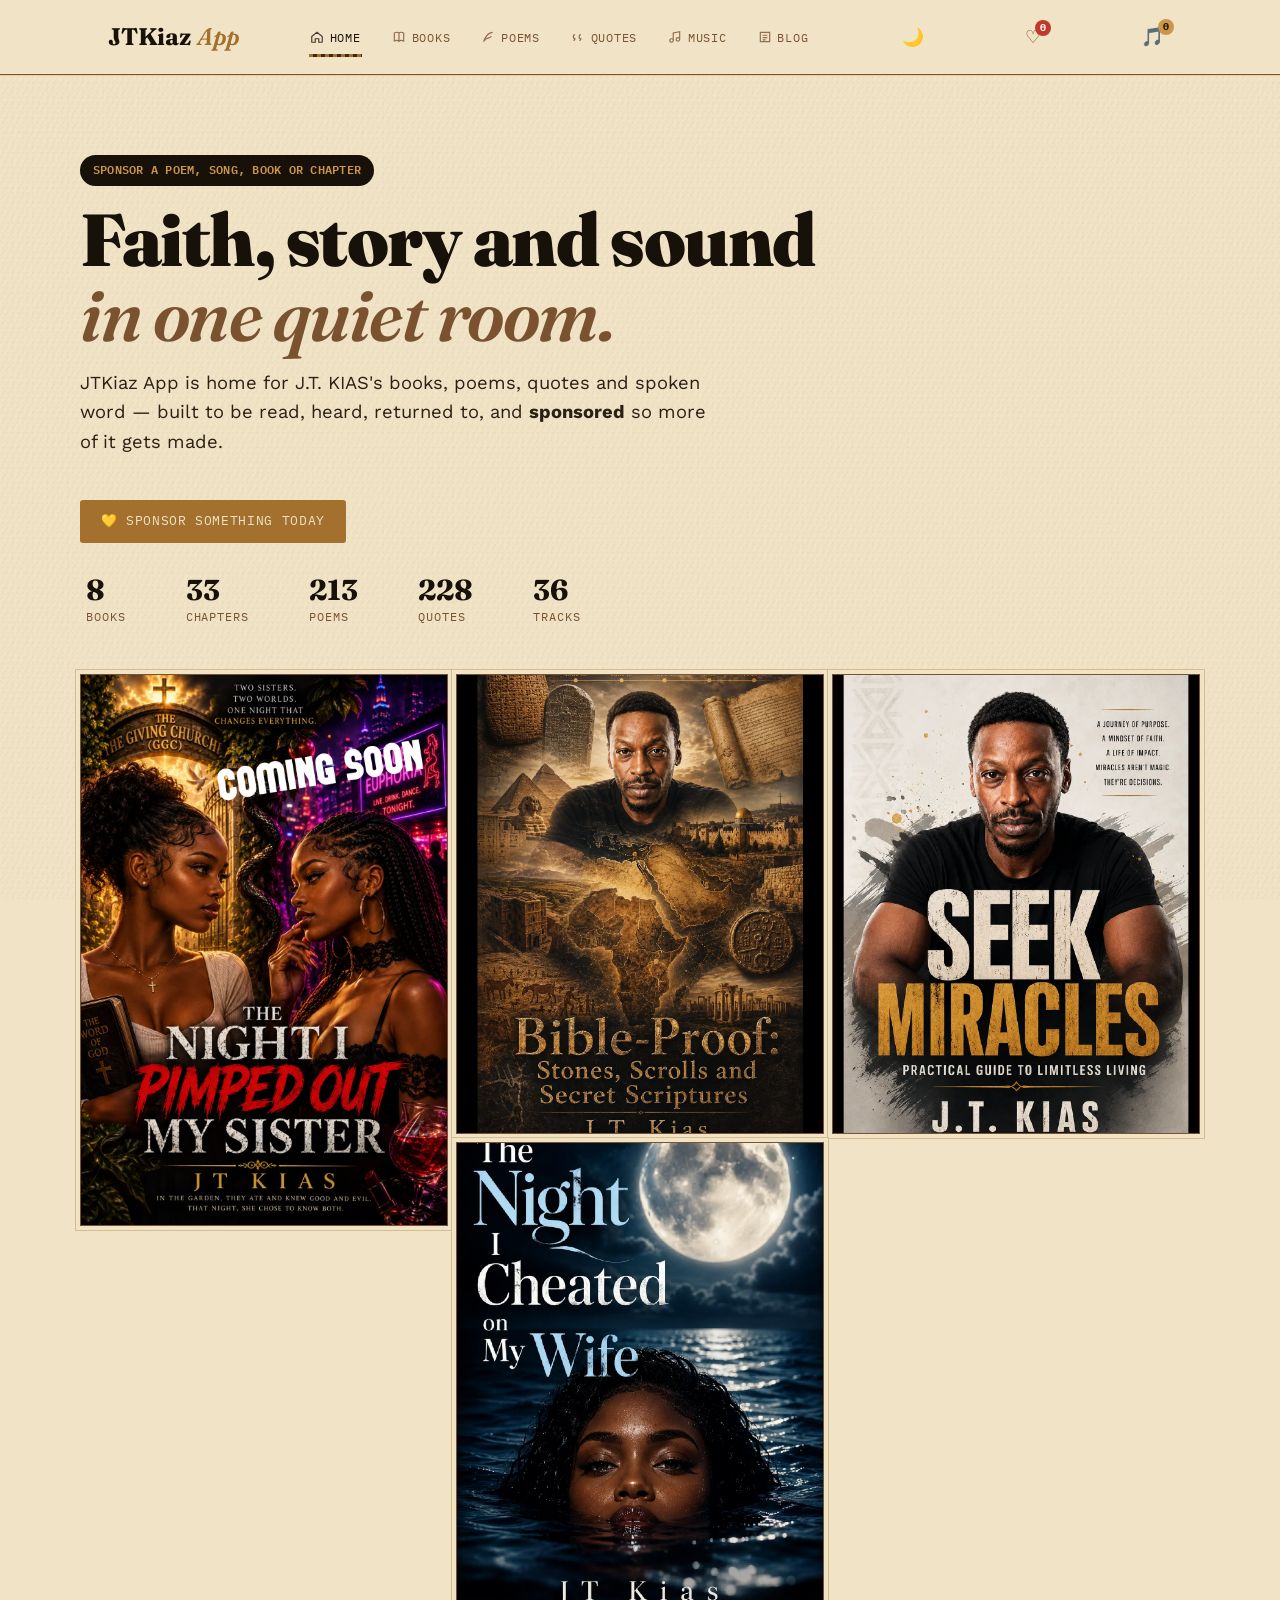
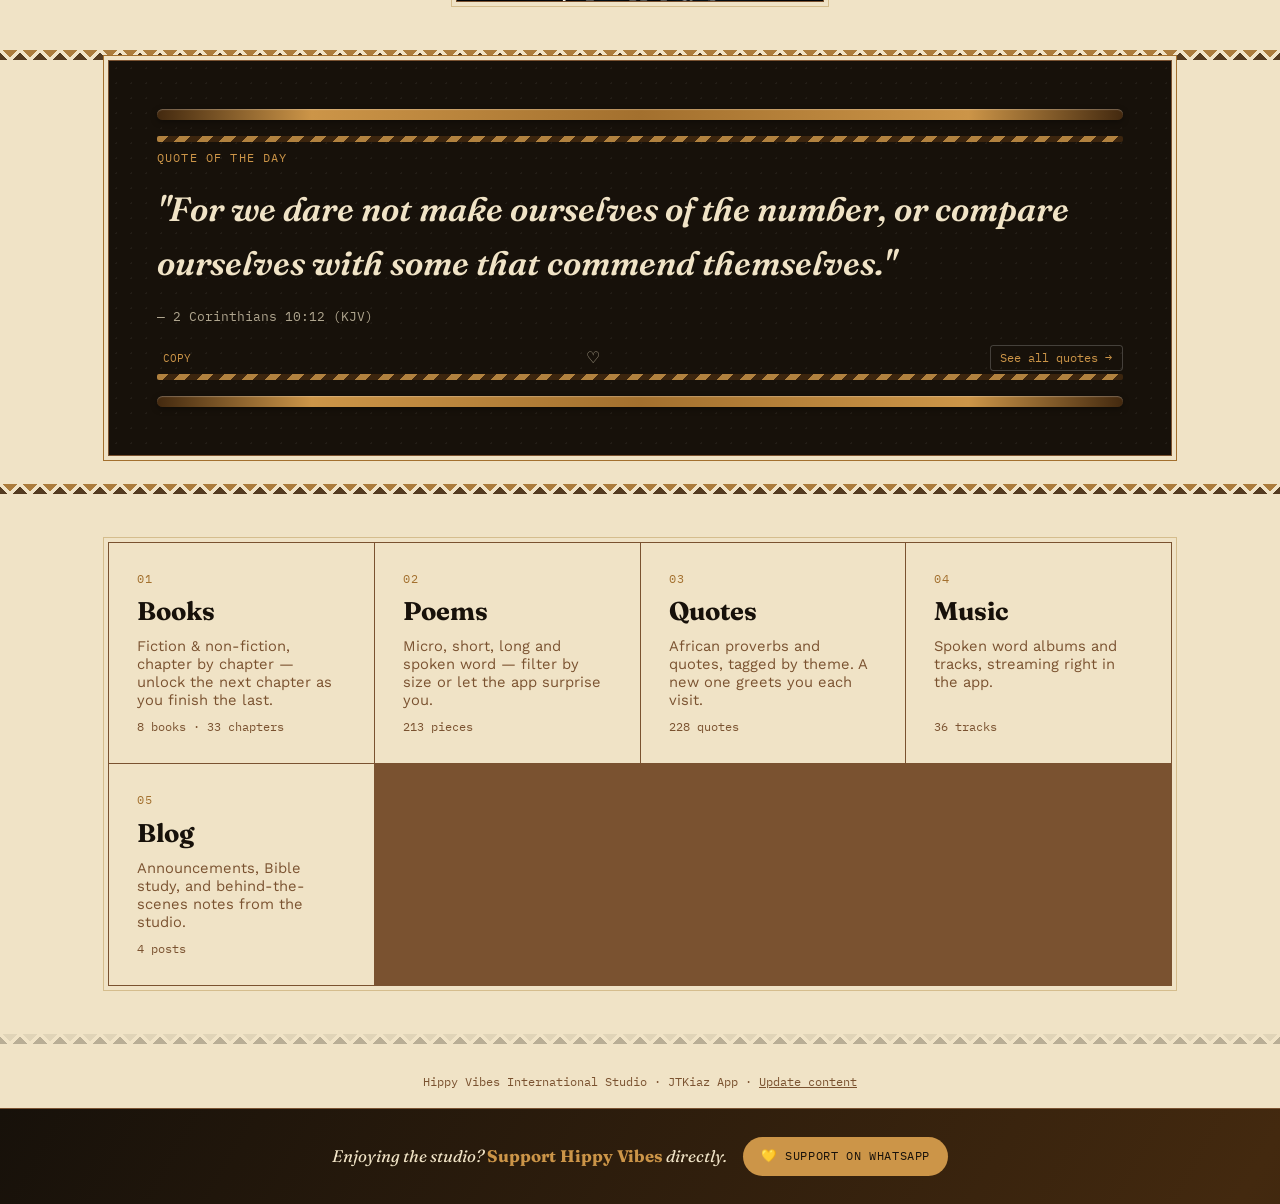
==== index.html @ 5833f160 "Add files via upload" ====
<!DOCTYPE html>
<html lang="en">
<head>
<meta charset="UTF-8">
<meta name="viewport" content="width=device-width, initial-scale=1.0">
<title>JTKiaz App — Books, Poems, Quotes &amp; Sound</title>
<meta name="description" content="Home for J.T. KIAS's books, poems, African quotes and spoken word music.">
<link rel="icon" type="image/webp" href="covers/icon.webp">
<link rel="stylesheet" href="css/style.css">
<link rel="stylesheet" href="css/theme.css">
</head>
<body>

<div class="scroll-progress" id="scroll-progress"></div>

<header class="site-header">
  <div class="wrap">
    <a href="#/" class="wordmark">
      <img class="jtk-logo-mark" src="covers/icon.webp" alt="" loading="eager" onerror="this.remove()">
      JTKiaz<span class="accent">App</span>
    </a>
    <ul class="tabnav" id="tabnav">
      <li><button data-tab="home"><svg class="tab-icon" viewBox="0 0 24 24" fill="none" stroke="currentColor" stroke-width="2"><path d="M3 11l9-7 9 7v9a1 1 0 0 1-1 1h-5v-6H9v6H4a1 1 0 0 1-1-1z"/></svg>Home</button></li>
      <li><button data-tab="books"><svg class="tab-icon" viewBox="0 0 24 24" fill="none" stroke="currentColor" stroke-width="2"><path d="M4 5c3-1.5 6-1.5 8 0v14c-2-1.5-5-1.5-8 0zM20 5c-3-1.5-6-1.5-8 0v14c2-1.5 5-1.5 8 0z"/></svg>Books</button></li>
      <li><button data-tab="poems"><svg class="tab-icon" viewBox="0 0 24 24" fill="none" stroke="currentColor" stroke-width="2"><path d="M20 4c-6 0-10 4-14 12 5-2 9-2 12-5M4 20l4-4"/></svg>Poems</button></li>
      <li><button data-tab="quotes"><svg class="tab-icon" viewBox="0 0 24 24" fill="none" stroke="currentColor" stroke-width="2"><path d="M7 8c-2 0-3 1.5-3 3.5S5 15 7 15c0 2-1 3-3 3M17 8c-2 0-3 1.5-3 3.5S15 15 17 15c0 2-1 3-3 3"/></svg>Quotes</button></li>
      <li><button data-tab="music"><svg class="tab-icon" viewBox="0 0 24 24" fill="none" stroke="currentColor" stroke-width="2"><path d="M9 18V5l11-2v13M9 18a3 3 0 1 1-6 0 3 3 0 0 1 6 0zM20 16a3 3 0 1 1-6 0 3 3 0 0 1 6 0z"/></svg>Music</button></li>
      <li><button data-tab="blog"><svg class="tab-icon" viewBox="0 0 24 24" fill="none" stroke="currentColor" stroke-width="2"><path d="M4 4h16v16H4z"/><path d="M8 9h8M8 13h8M8 17h5"/></svg>Blog</button></li>
    </ul>
    <!-- Light/dark mode toggle — logic lives in js/app.js. See README §8.9.2. -->
    <button class="theme-toggle" id="theme-toggle" aria-label="Switch to dark mode">🌙</button>
    <!-- Playlist ("sponsor cart") button — badge count is filled in by js/app.js. See README §16. -->
    <button class="playlist-btn" id="playlist-btn" aria-label="Open your playlist">
      🎵<span class="playlist-badge" id="playlist-count" hidden>0</span>
    </button>
    <button class="hamburger" id="hamburger" aria-label="Menu">☰</button>
  </div>
</header>

<main id="view-root"></main>

<div class="seam silver"></div>
<!--
  SITE FOOTER — the small plain-text line at the very bottom of every page.
  To change it: edit the text inside the <div class="wrap"> below directly.
  Leave the <a href="update-content.html"> link in place — that's what lets
  you (or whoever manages content) get back to the content-update tool.
  See README §16.2 "Changing the footers" for more, including the second,
  gold "Support" bar right underneath this one.
-->
<footer class="site-footer">
  <div class="wrap">
    <img class="footer-logo" src="assets/images/branding/jtk-logo.png" alt="" loading="lazy" onerror="this.remove()">Hippy Vibes International Studio · JTKiaz App · <a href="update-content.html" style="text-decoration:underline">Update content</a>
  </div>
</footer>

<!--
  FOOTER SPONSOR BAR — the gleaming gold bar with the WhatsApp button.
  Its text and link are NOT edited here — they're set automatically by
  js/app.js -> updateFooterCta() depending on which tab/item the reader
  is on. The text below is only the very first thing shown before the
  app finishes loading. See README §16.2 for exactly which lines to edit.
-->
<div class="footer-cta-wrap">
  <div class="wrap footer-cta">
    <span class="footer-cta-text" id="footer-cta-text">Enjoying the studio? <strong>Support Hippy Vibes</strong> directly.</span>
    <a class="footer-cta-btn" id="footer-cta-btn" href="#" target="_blank" rel="noopener">💛 Support on WhatsApp</a>
  </div>
</div>

<div class="toast" id="toast"></div>

<script src="js/data.js"></script>
<script src="js/app.js"></script>
</body>
</html>
---- css/style.css ----
/* ==========================================================================
   JTKiaz App — design tokens
   Papyrus / Burnished Bronze / Ink / Silver — minimal, editorial, unhurried.
   Signature elements: a woven zigzag seam (kente-inspired) used as dividers,
   a hand-drawn "double border" frame used on hero/reader/media blocks, and
   a soft papyrus-grain texture on the page background. Used sparingly —
   never as decoration filler.

   Every book/poem can carry its own accent via --book-accent, set inline
   per view from books.csv/poems.csv (theme_color / color column) — see
   README §13 and §15 for how the per-book "different experience" works.
   ========================================================================== */

@import url('https://fonts.googleapis.com/css2?family=Fraunces:opsz,wght@9..144,400;9..144,600;9..144,700;9..144,900&family=Work+Sans:wght@400;500;600&family=IBM+Plex+Mono:wght@400;500&display=swap');

:root {
  --ink: #17110A;
  --ink-soft: #2A2015;
  --parchment: #F0E3C6;
  --parchment-dim: #E3D0A2;
  --parchment-deep: #D5BD8D;
  --brown: #43290F;
  --brown-soft: #7A5230;
  --gold: #A3702E;
  --gold-bright: #CC9548;
  --silver: #B0A68F;
  --book-accent: var(--gold);

  --font-display: 'Fraunces', Georgia, serif;
  --font-body: 'Work Sans', -apple-system, BlinkMacSystemFont, sans-serif;
  --font-mono: 'IBM Plex Mono', ui-monospace, monospace;
  --font-reader: var(--font-display);

  --radius: 3px;
  --space-1: 0.5rem;
  --space-2: 1rem;
  --space-3: 1.75rem;
  --space-4: 3rem;
  --space-5: 5rem;

  --max-width: 1120px;
  --measure: 66ch;
  --transition: 180ms ease;
  --reader-scale: 1;

  /* fixed placeholder colors for book covers / chapter heroes with no
     image set — deliberately NOT theme variables, so the placeholder
     always reads as a dark textured "cover", in both light and dark mode */
  --cover-from: #43290F;
  --cover-to: #17110A;
}

/* ==========================================================================
   DARK MODE — "Midnight Bronze". Same tokens, palette flipped: dark canvas,
   warm parchment text, brighter gold for contrast. Toggled via the 🌙/☀️
   button in the header (js/app.js sets data-theme on <html>, remembered
   per-device). See README §8.9.2. Every color in this file is one of the
   variables below, so switching this block reskins the whole app —
   nothing else needs to change.
   ========================================================================== */
[data-theme="dark"] {
  --ink: #F3E8CC;
  --ink-soft: #E7D6AC;
  --parchment: #15100B;
  --parchment-dim: #211A11;
  --parchment-deep: #2D2415;
  --brown: #E3C48A;
  --brown-soft: #C9A96C;
  --gold: #E7B85B;
  --gold-bright: #F6D485;
  --silver: #8C826A;
  --book-accent: var(--gold);
}
[data-theme="dark"] .book-cover,
[data-theme="dark"] .chapter-hero,
[data-theme="dark"] .hero-gallery figure {
  background: linear-gradient(150deg, var(--cover-from) 0%, var(--cover-to) 100%);
}
[data-theme="dark"] body::before {
  background-image:
    radial-gradient(rgba(255,255,255,0.045) 1px, transparent 1px),
    radial-gradient(rgba(255,255,255,0.03) 1px, transparent 1px),
    repeating-linear-gradient(115deg, rgba(255,255,255,0.02) 0 2px, transparent 2px 6px);
}
[data-theme="dark"] .book-card,
[data-theme="dark"] .poem-card,
[data-theme="dark"] .quote-card,
[data-theme="dark"] .track-card,
[data-theme="dark"] .blog-card,
[data-theme="dark"] .playlist-item,
[data-theme="dark"] .reader-toolbar button { background: #221B12; }
[data-theme="dark"] .track-fallback { background: var(--parchment-dim); }

* { box-sizing: border-box; }
html { scroll-behavior: smooth; }

body {
  margin: 0;
  background: var(--parchment);
  color: var(--ink);
  font-family: var(--font-body);
  font-size: 16px;
  line-height: 1.6;
  -webkit-font-smoothing: antialiased;
  position: relative;
}

/* ---------- papyrus grain — subtle, cheap, no image assets ---------- */
body::before {
  content: '';
  position: fixed; inset: 0;
  pointer-events: none;
  z-index: 0;
  opacity: 0.5;
  background-image:
    radial-gradient(rgba(67,41,15,0.05) 1px, transparent 1px),
    radial-gradient(rgba(67,41,15,0.04) 1px, transparent 1px),
    repeating-linear-gradient(115deg, rgba(67,41,15,0.025) 0 2px, transparent 2px 6px);
  background-size: 5px 5px, 7px 7px, auto;
  background-position: 0 0, 2px 3px, 0 0;
}
#view-root, .site-header, .site-footer { position: relative; z-index: 1; }

::selection { background: var(--gold); color: var(--parchment); }

a { color: inherit; text-decoration: none; }

button {
  font-family: inherit;
  cursor: pointer;
  border: none;
  background: none;
  color: inherit;
}

:focus-visible {
  outline: 2px solid var(--gold);
  outline-offset: 3px;
}

.wrap {
  max-width: var(--max-width);
  margin: 0 auto;
  padding: 0 var(--space-3);
}

/* ---------- woven seam — the signature motif ---------- */
.seam {
  height: 10px;
  width: 100%;
  background-image:
    linear-gradient(135deg, var(--gold) 25%, transparent 25%),
    linear-gradient(225deg, var(--gold) 25%, transparent 25%),
    linear-gradient(45deg, var(--brown) 25%, transparent 25%),
    linear-gradient(315deg, var(--brown) 25%, transparent 25%);
  background-position: 10px 0, 10px 0, 0 0, 0 0;
  background-size: 20px 10px;
  background-repeat: repeat-x;
  opacity: 0.9;
}
.seam.silver {
  background-image:
    linear-gradient(135deg, var(--silver) 25%, transparent 25%),
    linear-gradient(225deg, var(--silver) 25%, transparent 25%),
    linear-gradient(45deg, var(--ink) 25%, transparent 25%),
    linear-gradient(315deg, var(--ink) 25%, transparent 25%);
  background-position: 10px 0, 10px 0, 0 0, 0 0;
  background-size: 20px 10px;
  opacity: 0.25;
}

/* ---------- scroll progress (reader) ---------- */
.scroll-progress {
  position: fixed;
  top: 0; left: 0;
  height: 3px;
  width: 0%;
  background: linear-gradient(90deg, var(--book-accent), var(--gold-bright));
  z-index: 999;
  transition: width 90ms linear;
}

/* ---------- double-border "papyrus frame" utility ---------- */
.framed {
  border: 1px solid var(--brown-soft);
  box-shadow: 0 0 0 4px var(--parchment), 0 0 0 5px var(--brown-soft);
  position: relative;
}
.framed.accent { box-shadow: 0 0 0 4px var(--parchment), 0 0 0 5px var(--book-accent); border-color: var(--book-accent); }
.framed::before, .framed::after {
  content: '';
  position: absolute;
  width: 9px; height: 9px;
  border: 1px solid var(--book-accent);
  top: -6px;
  pointer-events: none;
}
.framed::before { left: -6px; border-right: none; border-bottom: none; }
.framed::after { right: -6px; border-left: none; border-bottom: none; }

/* ---------- header ---------- */
.site-header {
  position: sticky;
  top: 0;
  z-index: 40;
  background: var(--parchment);
  border-bottom: 1px solid var(--brown-soft);
  box-shadow: 0 1px 0 var(--parchment-dim);
}
.site-header .wrap {
  display: flex;
  align-items: center;
  justify-content: space-between;
  padding-top: 1.1rem;
  padding-bottom: 1.1rem;
}
.wordmark {
  font-family: var(--font-display);
  font-weight: 700;
  font-size: 1.5rem;
  letter-spacing: -0.01em;
  display: flex;
  align-items: baseline;
  gap: 0.35rem;
}
.wordmark .accent { color: var(--gold); font-style: italic; font-weight: 600; }

.tabnav {
  display: flex;
  gap: var(--space-3);
  list-style: none;
  margin: 0;
  padding: 0;
}
.tabnav button {
  font-family: var(--font-mono);
  font-size: 0.78rem;
  letter-spacing: 0.06em;
  text-transform: uppercase;
  color: var(--brown-soft);
  padding: 0.35rem 0.1rem;
  position: relative;
  transition: color var(--transition);
  display: flex;
  align-items: center;
  gap: 0.35rem;
}
.tabnav button .tab-icon { width: 14px; height: 14px; opacity: 0.8; }
.tabnav button:hover { color: var(--ink); }
.tabnav button.active { color: var(--ink); }
.tabnav button.active::after {
  content: '';
  position: absolute;
  left: 0; right: 0; bottom: -0.4rem;
  height: 3px;
  background: repeating-linear-gradient(90deg, var(--gold) 0 4px, var(--brown) 4px 8px);
}

.hamburger { display: none; font-size: 1.4rem; }

/* ---------- playlist ("sponsor cart") button in header — README §16 ---------- */
.playlist-btn {
  position: relative;
  font-size: 1.15rem;
  padding: 0.3rem 0.5rem;
  margin-left: var(--space-2);
  color: var(--brown-soft);
  transition: color var(--transition);
}
.playlist-btn:hover { color: var(--ink); }
.playlist-badge {
  position: absolute;
  top: -2px; right: -2px;
  background: var(--gold-bright);
  color: var(--ink);
  font-family: var(--font-mono);
  font-size: 0.62rem;
  font-weight: 700;
  min-width: 16px;
  height: 16px;
  border-radius: 999px;
  display: flex;
  align-items: center;
  justify-content: center;
  padding: 0 3px;
}

/* ---------- favorites — heart toggle usable everywhere (README §19) ---------- */
.fav-btn {
  font-size: 1rem;
  line-height: 1;
  color: var(--brown-soft);
  padding: 0.3rem 0.5rem;
  border-radius: var(--radius);
  transition: color var(--transition), transform var(--transition);
  flex-shrink: 0;
}
.fav-btn:hover { color: #c0392b; transform: scale(1.15); }
.fav-btn.active { color: #c0392b; }
.fav-btn-corner {
  position: absolute;
  top: 0.5rem; right: 0.5rem;
  z-index: 2;
  width: 30px; height: 30px;
  border-radius: 50%;
  background: rgba(23,17,10,0.55);
  color: #fff;
  display: flex; align-items: center; justify-content: center;
  font-size: 0.95rem;
  padding: 0;
  transition: background var(--transition), color var(--transition), transform var(--transition);
}
.fav-btn-corner:hover { transform: scale(1.12); background: rgba(23,17,10,0.75); color: #fff; }
.fav-btn-corner.active { color: #ff5c5c; }
.player-now-fav { font-size: 1.3rem; color: var(--silver); flex-shrink: 0; }
.player-now-fav:hover { color: #ff5c5c; transform: scale(1.15); }
.player-now-fav.active { color: #ff5c5c; }

/* ---------- favorites header button + panel (README §19) ---------- */
.favorites-btn {
  position: relative;
  font-size: 1.1rem;
  padding: 0.3rem 0.5rem;
  margin-left: var(--space-2);
  color: var(--brown-soft);
  transition: color var(--transition);
}
.favorites-btn:hover { color: #c0392b; }
.favorites-badge {
  position: absolute;
  top: -2px; right: -2px;
  background: #c0392b;
  color: #fff;
  font-family: var(--font-mono);
  font-size: 0.62rem;
  font-weight: 700;
  min-width: 16px;
  height: 16px;
  border-radius: 999px;
  display: flex;
  align-items: center;
  justify-content: center;
  padding: 0 3px;
}
.favorites-overlay {
  position: fixed; inset: 0;
  background: rgba(20,15,10,0.55);
  z-index: 150;
  display: flex;
  align-items: flex-end;
  justify-content: center;
}
.favorites-panel {
  background: var(--parchment);
  width: 100%;
  max-width: 560px;
  max-height: 82vh;
  overflow-y: auto;
  border-radius: var(--radius) var(--radius) 0 0;
  box-shadow: 0 -8px 30px rgba(20,15,10,0.35);
  padding: var(--space-3);
}
@media (min-width: 721px) {
  .favorites-overlay { align-items: center; }
  .favorites-panel { border-radius: var(--radius); max-height: 78vh; }
}
.favorites-head { display: flex; justify-content: space-between; align-items: center; margin-bottom: 0.4rem; }
.favorites-head h3 { font-family: var(--font-display); margin: 0; font-size: 1.35rem; color: #c0392b; }
.favorites-sub { font-size: 0.84rem; color: var(--brown-soft); margin: 0 0 var(--space-2); }
.favorites-items { display: flex; flex-direction: column; gap: var(--space-2); }
.favorites-group-label {
  font-family: var(--font-mono); font-size: 0.7rem; text-transform: uppercase; letter-spacing: 0.06em;
  color: var(--gold); margin-bottom: 0.4rem; padding-top: 0.4rem; border-top: 1px dashed var(--parchment-deep);
}
.favorites-group:first-child .favorites-group-label { border-top: none; padding-top: 0; }
.favorites-item {
  display: flex; align-items: center; justify-content: space-between; gap: 0.6rem;
  padding: 0.6rem 0.7rem; margin-bottom: 2px;
  background: #fff; border: 1px solid var(--parchment-deep); border-radius: var(--radius);
  cursor: pointer; transition: border-color var(--transition), background var(--transition);
}
.favorites-item:hover { border-color: #c0392b; background: var(--parchment-dim); }
.favorites-item strong { display: block; font-family: var(--font-display); font-size: 0.96rem; }
.favorites-item-sub { display: block; font-family: var(--font-mono); font-size: 0.7rem; color: var(--brown-soft); margin-top: 0.15rem; }
.favorites-remove { font-size: 0.85rem; color: var(--silver); padding: 0.3rem; flex-shrink: 0; }
.favorites-remove:hover { color: #c0392b; }
[data-theme="dark"] .favorites-panel { background: #221B12; }
[data-theme="dark"] .favorites-item { background: #2a2115; }

/* ---------- home / hero ---------- */
.hero {
  padding: var(--space-5) 0 var(--space-4);
  position: relative;
}
.hero-eyebrow {
  font-family: var(--font-mono);
  font-size: 0.78rem;
  letter-spacing: 0.12em;
  text-transform: uppercase;
  color: var(--gold-bright);
  background: var(--ink);
  display: inline-block;
  padding: 0.3rem 0.7rem;
  border-radius: var(--radius);
  margin-bottom: var(--space-2);
}
.hero h1 {
  font-family: var(--font-display);
  font-size: clamp(2.6rem, 6vw, 4.6rem);
  line-height: 1.02;
  margin: 0 0 var(--space-2);
  font-weight: 900;
  letter-spacing: -0.02em;
}
.hero h1 em {
  font-style: italic;
  font-weight: 600;
  color: var(--brown-soft);
}
.hero p.lede {
  font-size: 1.15rem;
  max-width: 640px;
  color: var(--ink-soft);
  margin: 0 0 var(--space-3);
}
.hero-stats {
  display: flex;
  gap: var(--space-4);
  flex-wrap: wrap;
  margin-top: var(--space-3);
  font-family: var(--font-mono);
}
.hero-stat {
  display: block;
  text-align: left;
  cursor: pointer;
  transition: transform var(--transition);
}
.hero-stat:hover { transform: translateY(-2px); }
.hero-stat strong {
  display: block;
  font-family: var(--font-display);
  font-size: 1.8rem;
  font-weight: 700;
  transition: color var(--transition);
}
.hero-stat:hover strong { color: var(--gold); }
.hero-stat span {
  font-size: 0.72rem;
  text-transform: uppercase;
  letter-spacing: 0.08em;
  color: var(--brown-soft);
  transition: color var(--transition);
}
.hero-stat:hover span { color: var(--ink); }

/* ---------- home hero gallery (immersive images) ---------- */
.hero-gallery {
  display: grid;
  grid-template-columns: repeat(3, 1fr);
  gap: var(--space-1);
  margin: var(--space-4) 0 0;
}
.hero-gallery figure {
  margin: 0;
  aspect-ratio: 4/5;
  overflow: hidden;
  border: 1px solid var(--brown-soft);
  box-shadow: 0 0 0 4px var(--parchment), 0 0 0 5px var(--parchment-deep);
  background: linear-gradient(150deg, var(--brown) 0%, var(--ink) 100%);
}
.hero-gallery figure:first-child { grid-row: span 2; aspect-ratio: 4/6; }
.hero-gallery img { width: 100%; height: 100%; object-fit: cover; display: block; }

/* ---------- home hero sponsor CTA — README §16.1 ---------- */
.hero-cta-eyebrow {
  background: var(--ink);
  color: var(--gold-bright);
  padding: 0.35rem 0.8rem;
  border-radius: 999px;
  font-weight: 600;
  letter-spacing: 0.02em;
}
.hero-sponsor-btn {
  display: inline-block;
  margin: var(--space-2) 0 0;
  animation: gleam-pulse 2.6s ease-in-out infinite;
}

/* ---------- tile grid (home) ---------- */
.tile-grid {
  display: grid;
  grid-template-columns: repeat(auto-fit, minmax(230px, 1fr));
  gap: 1px;
  background: var(--brown-soft);
  border: 1px solid var(--brown-soft);
  box-shadow: 0 0 0 4px var(--parchment), 0 0 0 5px var(--parchment-deep);
  margin: var(--space-4) 0;
}
.tile {
  background: var(--parchment);
  padding: var(--space-3);
  display: flex;
  flex-direction: column;
  gap: 0.6rem;
  min-height: 220px;
  transition: background var(--transition), transform var(--transition);
  text-align: left;
  position: relative;
  overflow: hidden;
}
.tile:hover { background: var(--ink); color: var(--parchment); transform: translateY(-2px); }
.tile:hover .tile-count { color: var(--gold-bright); }
.tile:hover .tile-arrow { opacity: 1; transform: translateX(0); }
.tile-num {
  font-family: var(--font-mono);
  font-size: 0.72rem;
  color: var(--gold);
  letter-spacing: 0.1em;
}
.tile h3 {
  font-family: var(--font-display);
  font-size: 1.6rem;
  margin: 0;
  font-weight: 700;
}
.tile p {
  font-size: 0.92rem;
  color: var(--brown-soft);
  margin: 0;
  flex-grow: 1;
}
.tile:hover p { color: var(--silver); }
.tile-count {
  font-family: var(--font-mono);
  font-size: 0.76rem;
  color: var(--brown-soft);
  transition: color var(--transition);
}
.tile-arrow {
  font-family: var(--font-mono);
  font-size: 0.8rem;
  opacity: 0;
  transform: translateX(-6px);
  transition: all var(--transition);
  color: var(--gold-bright);
}

/* ---------- section shell ---------- */
.view { padding: var(--space-4) 0 var(--space-5); }
.view-header {
  display: flex;
  align-items: baseline;
  justify-content: space-between;
  flex-wrap: wrap;
  gap: var(--space-2);
  margin-bottom: var(--space-3);
}
.view-header h2 {
  font-family: var(--font-display);
  font-size: clamp(2rem, 4vw, 2.8rem);
  margin: 0;
  font-weight: 800;
}
.view-header p { color: var(--brown-soft); margin: 0.3rem 0 0; max-width: 560px; }

/* ---------- per-tab header sponsor CTA — README §16.1 ---------- */
.tab-cta-btn { white-space: nowrap; }

.back-link {
  font-family: var(--font-mono);
  font-size: 0.8rem;
  color: var(--brown-soft);
  display: inline-flex;
  align-items: center;
  gap: 0.4rem;
  margin-bottom: var(--space-2);
}
.back-link:hover { color: var(--ink); }

/* ---------- filter bar ---------- */
.filter-bar {
  display: flex;
  gap: 0.5rem;
  flex-wrap: wrap;
  margin-bottom: var(--space-3);
}
.chip {
  font-family: var(--font-mono);
  font-size: 0.76rem;
  letter-spacing: 0.04em;
  text-transform: uppercase;
  padding: 0.4rem 0.85rem;
  border: 1px solid var(--brown-soft);
  border-radius: 999px;
  color: var(--brown-soft);
  transition: all var(--transition);
}
.chip:hover { border-color: var(--ink); color: var(--ink); }
.chip.active { background: var(--ink); border-color: var(--ink); color: var(--gold-bright); }
.chip-toggle { border-style: dashed; font-style: italic; }
.chip-toggle:hover { border-style: dashed; }

/* ---------- book grid + cards ---------- */
.card-grid {
  display: grid;
  grid-template-columns: repeat(auto-fill, minmax(240px, 1fr));
  gap: var(--space-3);
}
.book-card {
  background: #fff;
  border: 1px solid var(--brown-soft);
  box-shadow: 0 0 0 4px var(--parchment), 0 0 0 5px var(--parchment-deep);
  display: flex;
  flex-direction: column;
  transition: transform var(--transition), box-shadow var(--transition);
}
.book-card:hover { transform: translateY(-3px); box-shadow: 0 0 0 4px var(--parchment), 0 0 0 5px var(--gold), 0 12px 26px rgba(20,15,10,0.16); }
.book-cover {
  aspect-ratio: 3/4;
  background: linear-gradient(150deg, var(--brown) 0%, var(--ink) 100%);
  display: flex;
  align-items: flex-end;
  padding: var(--space-2);
  position: relative;
  overflow: hidden;
}
.book-cover img { position: absolute; inset: 0; width: 100%; height: 100%; object-fit: cover; }
.book-cover::before {
  content: '';
  position: absolute; inset: 0;
  background-image: repeating-linear-gradient(135deg, rgba(199,154,73,0.14) 0 3px, transparent 3px 22px);
}
.book-cover .type-tag {
  font-family: var(--font-mono);
  font-size: 0.65rem;
  text-transform: uppercase;
  color: var(--gold-bright);
  letter-spacing: 0.08em;
  position: relative;
  background: rgba(23,17,10,0.55);
  padding: 0.15rem 0.5rem;
}
.book-body { padding: var(--space-2); display: flex; flex-direction: column; gap: 0.5rem; flex-grow: 1; }
.book-body h3 { font-family: var(--font-display); margin: 0; font-size: 1.25rem; }
.book-meta { display: flex; gap: 0.8rem; font-family: var(--font-mono); font-size: 0.74rem; color: var(--brown-soft); }
.book-body p.summary { font-size: 0.86rem; color: var(--ink-soft); margin: 0; flex-grow: 1; }
.tag-row { display: flex; gap: 0.35rem; flex-wrap: wrap; }
.tag { font-family: var(--font-mono); font-size: 0.68rem; background: var(--parchment-dim); padding: 0.15rem 0.5rem; border-radius: 999px; color: var(--brown-soft); border: 1px solid var(--parchment-deep); }
.progress-bar { height: 4px; background: var(--parchment-dim); border-radius: 2px; overflow: hidden; }
.progress-bar span { display: block; height: 100%; background: var(--book-accent); }

/* ---------- playlist ("+ Playlist") buttons — README §16 ---------- */
.card-actions { display: flex; align-items: center; justify-content: space-between; gap: 0.6rem; flex-wrap: wrap; }
.playlist-add-btn {
  font-family: var(--font-mono);
  font-size: 0.72rem;
  letter-spacing: 0.03em;
  padding: 0.4rem 0.7rem;
  border: 1px solid var(--brown-soft);
  border-radius: 999px;
  color: var(--brown-soft);
  white-space: nowrap;
  transition: all var(--transition);
}
.playlist-add-btn:hover { border-color: var(--gold); color: var(--ink); background: var(--parchment-dim); }
.playlist-add-btn.added { border-color: var(--gold); background: var(--gold); color: var(--parchment); }

/* ---------- reader ---------- */
.chapter-list { display: flex; flex-direction: column; border: 1px solid var(--brown-soft); box-shadow: 0 0 0 4px var(--parchment), 0 0 0 5px var(--parchment-deep); }
.chapter-row {
  display: flex;
  align-items: center;
  justify-content: space-between;
  padding: 0.85rem var(--space-2);
  border-bottom: 1px solid var(--parchment-dim);
  transition: background var(--transition);
}
.chapter-row:last-child { border-bottom: none; }
.chapter-row.unlocked:hover { background: var(--parchment-dim); }
.chapter-row.locked { opacity: 0.45; cursor: not-allowed; }
.chapter-left { display: flex; align-items: center; gap: 0.9rem; }
.chapter-index { font-family: var(--font-mono); font-size: 0.8rem; color: var(--book-accent); width: 1.6rem; }
.chapter-title { font-family: var(--font-display); font-size: 1.05rem; }
.chapter-status { font-family: var(--font-mono); font-size: 0.7rem; text-transform: uppercase; color: var(--brown-soft); }

/* ---------- reading toolbar (sticky) ---------- */
.reader-toolbar {
  position: sticky;
  top: 0;
  z-index: 30;
  background: var(--parchment);
  border-bottom: 1px solid var(--parchment-deep);
  display: flex;
  align-items: center;
  justify-content: space-between;
  gap: var(--space-2);
  padding: 0.6rem 0;
  margin-bottom: var(--space-2);
  flex-wrap: wrap;
}
.reader-toolbar .rt-group { display: flex; align-items: center; gap: 0.4rem; }
.reader-toolbar button {
  font-family: var(--font-mono);
  font-size: 0.78rem;
  border: 1px solid var(--brown-soft);
  padding: 0.3rem 0.6rem;
  border-radius: var(--radius);
  color: var(--brown-soft);
  background: #fff;
}
.reader-toolbar button:hover { color: var(--ink); border-color: var(--ink); }
.reader-toolbar .rt-label { font-family: var(--font-mono); font-size: 0.7rem; color: var(--brown-soft); text-transform: uppercase; letter-spacing: 0.06em; }

/* ---------- chapter hero image (default-image + frame template) ---------- */
.chapter-hero {
  aspect-ratio: 16/9;
  border: 1px solid var(--brown-soft);
  box-shadow: 0 0 0 4px var(--parchment), 0 0 0 5px var(--book-accent);
  background: linear-gradient(150deg, var(--brown) 0%, var(--ink) 100%);
  background-image: repeating-linear-gradient(135deg, rgba(199,154,73,0.14) 0 3px, transparent 3px 22px);
  margin: 0 0 var(--space-2);
  overflow: hidden;
  position: relative;
}
.chapter-hero img { width: 100%; height: 100%; object-fit: cover; display: block; }
.chapter-hero figcaption {
  position: absolute; left: 0; right: 0; bottom: 0;
  background: linear-gradient(0deg, rgba(23,17,10,0.75), transparent);
  color: var(--parchment);
  font-family: var(--font-mono);
  font-size: 0.74rem;
  padding: 1.4rem var(--space-2) 0.5rem;
}

.reader {
  max-width: var(--measure);
  margin: 0 auto;
  padding: var(--space-2) 0;
  font-size: calc(1em * var(--reader-scale));
}
.reader h2 { font-family: var(--font-reader, var(--font-display)); font-size: 2rem; margin-bottom: 0.2rem; }
.reader .reader-meta { font-family: var(--font-mono); font-size: 0.76rem; color: var(--brown-soft); margin-bottom: var(--space-3); }
.reader .body-text {
  font-family: var(--font-reader, var(--font-body));
  font-size: 1.08em;
  line-height: 1.85;
  max-width: var(--measure);
}
.reader .body-text p { margin: 0 0 1.35em; }
.reader .body-text p:last-child { margin-bottom: 0; }
.body-heading {
  font-family: var(--font-reader, var(--font-display));
  font-size: 1.25em;
  font-weight: 700;
  color: var(--book-accent);
  margin: 1.7em 0 0.6em;
}
.scene-break {
  text-align: center;
  color: var(--brown-soft);
  letter-spacing: 0.4em;
  font-family: var(--font-mono);
  font-size: 0.8rem;
  margin: 1.9em 0;
}
.reader-actions { display: flex; justify-content: space-between; align-items: center; margin-top: var(--space-4); padding-top: var(--space-3); border-top: 1px solid var(--parchment-deep); }

/* inline popup trigger */
.pop-trigger {
  display: inline-flex;
  align-items: center;
  justify-content: center;
  width: 1.3em; height: 1.3em;
  margin: 0 0.15em;
  color: var(--parchment);
  background: var(--book-accent);
  border-radius: 50%;
  font-size: 0.7em;
  vertical-align: middle;
  transition: transform var(--transition);
}
.pop-trigger:hover { transform: scale(1.25); }

.btn {
  font-family: var(--font-mono);
  font-size: 0.8rem;
  text-transform: uppercase;
  letter-spacing: 0.05em;
  padding: 0.7rem 1.3rem;
  background: var(--ink);
  color: var(--parchment);
  border-radius: var(--radius);
  transition: background var(--transition), transform var(--transition);
  display: inline-block;
}
.btn:hover { background: var(--brown); transform: translateY(-1px); }
.btn.ghost { background: transparent; color: var(--ink); border: 1px solid var(--brown-soft); }
.btn.ghost:hover { background: var(--parchment-dim); }
.btn.accent { background: var(--book-accent); color: var(--parchment); }
.btn[disabled] { opacity: 0.4; cursor: not-allowed; pointer-events: none; }

/* ---------- engagement bar: view count / like / share / comment ---------- */
.engage-bar {
  display: flex;
  align-items: center;
  gap: var(--space-2);
  flex-wrap: wrap;
  padding: var(--space-2) 0;
  border-top: 1px dashed var(--parchment-deep);
  border-bottom: 1px dashed var(--parchment-deep);
  margin: var(--space-3) 0;
  font-family: var(--font-mono);
  font-size: 0.78rem;
  color: var(--brown-soft);
}
.engage-stat { display: flex; align-items: center; gap: 0.3rem; }
.like-btn { display: flex; align-items: center; gap: 0.3rem; border: 1px solid var(--brown-soft); padding: 0.35rem 0.7rem; border-radius: 999px; }
.like-btn.liked { background: var(--book-accent); color: var(--parchment); border-color: var(--book-accent); }
.like-btn:hover { border-color: var(--ink); }
.share-row { display: flex; gap: 0.4rem; margin-left: auto; flex-wrap: wrap; }
.share-row button {
  border: 1px solid var(--brown-soft);
  padding: 0.35rem 0.6rem;
  border-radius: var(--radius);
  font-size: 0.72rem;
}
.share-row button:hover { border-color: var(--ink); color: var(--ink); }
.comment-cta { border: 1px solid var(--book-accent); color: var(--book-accent); padding: 0.35rem 0.7rem; border-radius: var(--radius); }
.comment-cta:hover { background: var(--book-accent); color: var(--parchment); }

/* ---------- view toggle (grid / list) — Poems & Books §5/§4 ---------- */
.view-toggle { display: inline-flex; border: 1px solid var(--brown-soft); border-radius: 999px; overflow: hidden; }
.view-toggle button { font-family: var(--font-mono); font-size: 0.72rem; padding: 0.45rem 0.85rem; color: var(--brown-soft); transition: all var(--transition); }
.view-toggle button:hover { color: var(--ink); background: var(--parchment-dim); }
.view-toggle button.active { background: var(--ink); color: var(--gold-bright); }

/* ---------- poems ---------- */
.poem-position { font-family: var(--font-mono); font-size: 0.72rem; color: var(--brown-soft); text-transform: uppercase; letter-spacing: 0.05em; margin-bottom: var(--space-2); }
.poem-grid { display: grid; grid-template-columns: repeat(auto-fill, minmax(230px, 1fr)); gap: var(--space-3); }
.poem-card {
  background: #fff;
  border: 1px solid var(--parchment-deep);
  transition: border-color var(--transition), transform var(--transition), box-shadow var(--transition);
  display: flex;
  flex-direction: column;
  overflow: hidden;
  box-shadow: 0 0 0 4px var(--parchment), 0 0 0 5px var(--parchment-deep);
}
.poem-card:hover {
  border-color: var(--gold);
  transform: translateY(-4px);
  box-shadow: 0 0 0 4px var(--parchment), 0 0 0 5px var(--poem-accent, var(--gold)), 0 14px 26px rgba(20,15,10,0.18);
}
.poem-thumb {
  aspect-ratio: 4/5;
  position: relative;
  overflow: hidden;
  background: linear-gradient(150deg, var(--poem-accent, var(--brown)) 0%, var(--ink) 100%);
}
.poem-thumb img { width: 100%; height: 100%; object-fit: cover; display: block; transition: transform 420ms ease; }
.poem-card:hover .poem-thumb img { transform: scale(1.07); }
/* Collection labels ("Micro", "Spoken Word"...) are hidden by default —
   filtering by collection still works via the chips above the grid; this
   just keeps the artwork itself clean. Remove this rule (or add your own
   toggle) to bring the little corner label back. */
.collection-tag { display: none; }
.poem-body { padding: var(--space-2); display: flex; flex-direction: column; gap: 0.5rem; flex-grow: 1; }
.poem-card h3 { font-family: var(--font-display); margin: 0; font-size: 1.15rem; }
.poem-card .snippet { font-size: 0.85rem; color: var(--brown-soft); font-style: italic; flex-grow: 1; }
.poem-card .card-actions { justify-content: space-between; }

/* poems — list mode */
.poem-list { display: flex; flex-direction: column; border: 1px solid var(--parchment-deep); box-shadow: 0 0 0 4px var(--parchment), 0 0 0 5px var(--parchment-deep); }
.poem-list-row { display: flex; align-items: center; gap: var(--space-2); padding: 0.65rem var(--space-2); border-bottom: 1px solid var(--parchment-dim); cursor: pointer; transition: background var(--transition); }
.poem-list-row:last-child { border-bottom: none; }
.poem-list-row:hover { background: var(--parchment-dim); }
.poem-list-thumb { width: 52px; height: 52px; flex-shrink: 0; border-radius: var(--radius); overflow: hidden; background: linear-gradient(150deg, var(--poem-accent, var(--brown)) 0%, var(--ink) 100%); }
.poem-list-thumb img { width: 100%; height: 100%; object-fit: cover; display: block; }
.poem-list-info { min-width: 0; flex-grow: 1; }
.poem-list-info h3 { font-family: var(--font-display); font-size: 1.02rem; margin: 0 0 0.15rem; white-space: nowrap; overflow: hidden; text-overflow: ellipsis; }
.poem-list-info .snippet { font-size: 0.8rem; color: var(--brown-soft); font-style: italic; white-space: nowrap; overflow: hidden; text-overflow: ellipsis; display: block; }

/* poem detail hero (top of a single poem) */
.poem-hero {
  aspect-ratio: 3/1;
  border: 1px solid var(--brown-soft);
  box-shadow: 0 0 0 4px var(--parchment), 0 0 0 5px var(--poem-accent, var(--gold));
  overflow: hidden;
  margin: 0 0 var(--space-2);
  background: linear-gradient(150deg, var(--poem-accent, var(--brown)) 0%, var(--ink) 100%);
}
.poem-hero img { width: 100%; height: 100%; object-fit: cover; display: block; }
@media (max-width: 720px) { .poem-hero { aspect-ratio: 16/9; } }

.poem-modal-body { font-family: var(--poem-font, var(--font-display)); font-size: 1.3rem; line-height: 1.75; white-space: pre-wrap; font-style: italic; color: var(--poem-accent-ink, var(--ink)); }
.part-tabs { display: flex; gap: 0.4rem; flex-wrap: wrap; margin: var(--space-2) 0; }
.part-tabs button { font-family: var(--font-mono); font-size: 0.74rem; padding: 0.3rem 0.7rem; border: 1px solid var(--parchment-deep); transition: all var(--transition); }
.part-tabs button:hover:not(.active) { border-color: var(--ink); color: var(--ink); }
.part-tabs button.active { background: var(--ink); color: var(--gold-bright); border-color: var(--ink); }
.poem-sound-btn { font-family: var(--font-mono); font-size: 0.74rem; border: 1px solid var(--poem-accent, var(--gold)); color: var(--poem-accent, var(--gold)); padding: 0.35rem 0.7rem; border-radius: var(--radius); margin-top: var(--space-2); }
.poem-sound-btn:hover { background: var(--poem-accent, var(--gold)); color: #fff; }

/* poem detail — "bearing" (position), collection chips, and up/down/left/right nav */
.poem-nav-block { margin-top: var(--space-3); padding-top: var(--space-2); border-top: 1px dashed var(--parchment-deep); display: flex; flex-direction: column; gap: 0.6rem; }
.poem-nav-block .poem-position { margin-bottom: 0; }
.poem-detail-chips { margin: 0; }
.poem-nav-row { display: flex; gap: 0.6rem; }
.poem-nav-row button {
  flex: 1;
  font-family: var(--font-mono);
  font-size: 0.78rem;
  letter-spacing: 0.02em;
  padding: 0.6rem 0.9rem;
  border: 1px solid var(--brown-soft);
  border-radius: var(--radius);
  color: var(--brown-soft);
  text-align: center;
  transition: all var(--transition);
}
.poem-nav-row button:hover { border-color: var(--poem-accent, var(--gold)); color: var(--ink); background: var(--parchment-dim); }
.poem-nav-type button { font-size: 0.74rem; }

/* ---------- quotes ---------- */
.quote-of-day {
  background: var(--ink);
  color: var(--parchment);
  padding: var(--space-4);
  position: relative;
  margin-bottom: var(--space-3);
  border: 1px solid var(--brown-soft);
  box-shadow: 0 0 0 4px var(--parchment), 0 0 0 5px var(--gold);
}
.quote-of-day .eyebrow { font-family: var(--font-mono); font-size: 0.72rem; text-transform: uppercase; color: var(--gold-bright); letter-spacing: 0.1em; }
.quote-of-day blockquote {
  font-family: var(--font-display);
  font-size: clamp(1.5rem, 3vw, 2.1rem);
  font-style: italic;
  margin: 0.8rem 0;
  font-weight: 600;
  transition: color var(--transition);
}
.quote-of-day blockquote:hover { color: var(--gold-bright); }
.quote-of-day cite { font-family: var(--font-mono); font-size: 0.8rem; color: var(--silver); font-style: normal; }
.quote-of-day .foot { display: flex; justify-content: space-between; align-items: center; margin-top: var(--space-2); flex-wrap: wrap; gap: 0.6rem; }
.quote-of-day .foot .copy-btn { color: var(--gold-bright); }
.quote-of-day .foot .copy-btn:hover { color: #fff; }

/* ---------- "essene scroll" treatment — Quote of the Day + quote detail ----------
   A rolled-parchment look built entirely from the app's own theme tokens
   (so it flips correctly in dark mode too, same as .quote-of-day already
   does), plus an abstract geometric band inspired by African textile
   border-work. No extra image assets required. See README §6. */
.scroll-quote { position: relative; overflow: hidden; }
.scroll-quote::before {
  content: '';
  position: absolute; inset: 0;
  background-image: radial-gradient(rgba(255,255,255,0.05) 1px, transparent 1px);
  background-size: 15px 15px;
  pointer-events: none;
}
.scroll-quote > * { position: relative; z-index: 1; }
.scroll-rod {
  height: 11px;
  border-radius: 999px;
  background: linear-gradient(90deg, var(--brown) 0%, var(--gold-bright) 16%, var(--gold) 50%, var(--gold-bright) 84%, var(--brown) 100%);
  box-shadow: 0 2px 6px rgba(0,0,0,0.35), inset 0 1px 1px rgba(255,255,255,0.25);
}
.scroll-rod.top { margin-bottom: 1rem; }
.scroll-rod.bottom { margin-top: 1rem; }
.scroll-band {
  height: 6px;
  margin: 0.15rem 0;
  border-radius: 2px;
  background: repeating-linear-gradient(135deg, var(--gold-bright) 0 8px, var(--brown) 8px 16px);
  opacity: 0.85;
}
.scroll-quote .foot .copy-btn { color: var(--gold-bright); }
.scroll-quote .foot .copy-btn:hover { color: #fff; }
.scroll-quote .fav-btn { color: var(--silver); }
.scroll-quote .fav-btn:hover, .scroll-quote .fav-btn.active { color: #ff6b6b; }
.scroll-quote .ghost-btn { border: 1px solid rgba(255,255,255,0.2); }

.scroll-quote-detail {
  background: var(--ink);
  color: var(--parchment);
  text-align: center;
  padding: var(--space-4) var(--space-3);
  margin: var(--space-2) 0 var(--space-3);
  border: 1px solid var(--brown-soft);
  box-shadow: 0 0 0 4px var(--parchment), 0 0 0 5px var(--gold);
}
.scroll-quote-detail blockquote {
  font-family: var(--font-display);
  font-size: clamp(1.6rem, 4vw, 2.6rem);
  font-style: italic;
  font-weight: 600;
  margin: 0.6rem 0;
  line-height: 1.35;
}
.scroll-quote-detail cite { font-family: var(--font-mono); font-size: 0.85rem; color: var(--silver); font-style: normal; }
.scroll-quote-detail .tag-row { justify-content: center; }
@media (max-width: 720px) {
  .scroll-quote-detail { padding: var(--space-3) var(--space-2); }
}
.quote-list { display: grid; grid-template-columns: repeat(auto-fill, minmax(280px, 1fr)); gap: var(--space-2); }
.quote-card { background: #fff; border-left: 3px solid var(--gold); border-top: 1px solid var(--parchment-deep); border-right: 1px solid var(--parchment-deep); border-bottom: 1px solid var(--parchment-deep); padding: var(--space-2); transition: border-color var(--transition), transform var(--transition); }
.quote-card:hover { border-color: var(--gold-bright); transform: translateY(-2px); }
.quote-card p.text { font-family: var(--font-display); font-style: italic; font-size: 1.1rem; margin: 0 0 0.5rem; }
.quote-card .foot { display: flex; justify-content: space-between; align-items: center; }
.quote-card cite { font-family: var(--font-mono); font-size: 0.72rem; color: var(--brown-soft); font-style: normal; }
.copy-btn { font-family: var(--font-mono); font-size: 0.68rem; color: var(--gold); text-transform: uppercase; }
.copy-btn:hover { color: var(--brown); }

/* ---------- music ---------- */
.track-list { display: flex; flex-direction: column; gap: 1px; background: var(--brown-soft); border: 1px solid var(--brown-soft); box-shadow: 0 0 0 4px var(--parchment), 0 0 0 5px var(--parchment-deep); }
.track-row { background: var(--parchment); padding: var(--space-2); }
.track-row .card-actions { margin: 0.6rem 0; }
.track-row-top { display: flex; align-items: center; gap: var(--space-2); }
.track-row-thumb { width: 56px; height: 56px; flex-shrink: 0; border-radius: var(--radius); overflow: hidden; background: linear-gradient(150deg, var(--brown) 0%, var(--ink) 100%); }
.track-row-thumb img { width: 100%; height: 100%; object-fit: cover; display: block; }
.track-head { display: flex; justify-content: space-between; align-items: center; gap: var(--space-2); flex-wrap: wrap; flex-grow: 1; }
.track-head h3 { font-family: var(--font-display); font-size: 1.15rem; margin: 0; }
.track-type { font-family: var(--font-mono); font-size: 0.68rem; text-transform: uppercase; color: var(--gold); }
.track-desc { font-size: 0.86rem; color: var(--brown-soft); margin: 0.3rem 0 0.8rem; }
.track-fallback { font-family: var(--font-mono); font-size: 0.78rem; color: var(--brown-soft); background: var(--parchment-dim); padding: var(--space-2); margin: 0.5rem 0; }
.track-embed { margin: 0.5rem 0; }
.track-embed iframe { width: 100%; height: 166px; border: none; border-radius: var(--radius); display: block; }
.track-embed audio { width: 100%; display: block; }

/* Music — grid mode: visually captivating browse cards with artwork */
.track-grid { display: grid; grid-template-columns: repeat(auto-fill, minmax(200px, 1fr)); gap: var(--space-3); }
.track-card {
  background: #fff;
  border: 1px solid var(--parchment-deep);
  transition: border-color var(--transition), transform var(--transition), box-shadow var(--transition);
  overflow: hidden;
  box-shadow: 0 0 0 4px var(--parchment), 0 0 0 5px var(--parchment-deep);
}
.track-card:hover { border-color: var(--gold); transform: translateY(-4px); box-shadow: 0 0 0 4px var(--parchment), 0 0 0 5px var(--gold), 0 14px 26px rgba(20,15,10,0.18); }
.track-thumb { aspect-ratio: 1/1; position: relative; overflow: hidden; background: linear-gradient(150deg, var(--brown) 0%, var(--ink) 100%); }
.track-thumb img { width: 100%; height: 100%; object-fit: cover; display: block; transition: transform 420ms ease; }
.track-card:hover .track-thumb img { transform: scale(1.08); }
.track-thumb .type-tag {
  position: absolute; left: 0.55rem; bottom: 0.55rem;
  font-family: var(--font-mono); font-size: 0.64rem; text-transform: uppercase; letter-spacing: 0.05em;
  color: var(--gold-bright); background: rgba(23,17,10,0.6); padding: 0.16rem 0.5rem;
}
.track-thumb-play {
  position: absolute; top: 50%; left: 50%; transform: translate(-50%, -50%) scale(0.85);
  width: 46px; height: 46px; border-radius: 50%;
  background: rgba(23,17,10,0.55); color: var(--gold-bright);
  display: flex; align-items: center; justify-content: center; font-size: 1.1rem;
  opacity: 0; transition: opacity var(--transition), transform var(--transition);
}
.track-card:hover .track-thumb-play { opacity: 1; transform: translate(-50%, -50%) scale(1); }
.track-card-body { padding: var(--space-2); display: flex; flex-direction: column; gap: 0.4rem; }
.track-card-body h3 { font-family: var(--font-display); margin: 0; font-size: 1.05rem; }
.track-card-body .snippet { font-size: 0.8rem; color: var(--brown-soft); margin: 0; }

/* Quotes — list mode */
.quote-rows { display: flex; flex-direction: column; border: 1px solid var(--parchment-deep); box-shadow: 0 0 0 4px var(--parchment), 0 0 0 5px var(--parchment-deep); }
.quote-row { display: flex; align-items: center; justify-content: space-between; gap: var(--space-2); padding: 0.7rem var(--space-2); border-bottom: 1px solid var(--parchment-dim); transition: background var(--transition); }
.quote-row:hover { background: var(--parchment-dim); }
.quote-row:last-child { border-bottom: none; }
.quote-row .text { font-family: var(--font-display); font-style: italic; margin: 0; font-size: 0.94rem; }
.quote-row cite { font-family: var(--font-mono); font-size: 0.74rem; color: var(--brown-soft); font-style: normal; }

/* Blog — grid mode (List remains the original default row layout) */
.blog-grid { display: grid; grid-template-columns: repeat(auto-fill, minmax(260px, 1fr)); gap: var(--space-2); }
.blog-card { background: #fff; border: 1px solid var(--parchment-deep); border-left: 3px solid var(--gold); padding: var(--space-2); cursor: pointer; transition: border-color var(--transition), transform var(--transition); display: flex; flex-direction: column; gap: 0.3rem; }
.blog-card:hover { border-color: var(--gold); transform: translateY(-3px); }
.blog-card .meta { font-family: var(--font-mono); font-size: 0.7rem; color: var(--gold); text-transform: uppercase; letter-spacing: 0.06em; }
.blog-card h3 { font-family: var(--font-display); font-size: 1.15rem; margin: 0; }
.blog-card p { margin: 0; color: var(--brown-soft); font-size: 0.88rem; }
.blog-card .date { font-family: var(--font-mono); font-size: 0.72rem; color: var(--silver); margin-top: 0.3rem; }

/* ---------- blog ---------- */
.blog-list { display: flex; flex-direction: column; }
.blog-row {
  padding: var(--space-3) 0;
  border-bottom: 1px solid var(--parchment-deep);
  cursor: pointer;
  display: flex;
  justify-content: space-between;
  gap: var(--space-3);
  flex-wrap: wrap;
}
.blog-row:hover h3 { color: var(--brown-soft); }
.blog-row .meta { font-family: var(--font-mono); font-size: 0.72rem; color: var(--gold); text-transform: uppercase; letter-spacing: 0.06em; margin-bottom: 0.3rem; }
.blog-row h3 { font-family: var(--font-display); font-size: 1.4rem; margin: 0 0 0.3rem; transition: color var(--transition); }
.blog-row p { margin: 0; color: var(--brown-soft); max-width: 620px; }
.blog-row .date { font-family: var(--font-mono); font-size: 0.76rem; color: var(--silver); white-space: nowrap; }
.blog-post .body-text { font-size: 1.06rem; line-height: 1.85; }

/* ---------- modal (media / popups) ---------- */
.modal-overlay {
  position: fixed; inset: 0;
  background: rgba(21,18,15,0.75);
  display: flex; align-items: center; justify-content: center;
  padding: var(--space-2);
  z-index: 100;
}
.modal-box {
  background: var(--parchment);
  max-width: 640px;
  width: 100%;
  max-height: 84vh;
  overflow-y: auto;
  padding: var(--space-4);
  position: relative;
  border: 1px solid var(--brown-soft);
  box-shadow: 0 0 0 4px var(--parchment), 0 0 0 5px var(--book-accent, var(--gold));
}
.modal-close {
  position: absolute;
  top: var(--space-2); right: var(--space-2);
  font-family: var(--font-mono);
  font-size: 0.9rem;
  color: var(--brown-soft);
}
.modal-close:hover { color: var(--ink); }
.popup-media img { width: 100%; display: block; border: 1px solid var(--parchment-deep); }
.popup-media figcaption { font-family: var(--font-mono); font-size: 0.8rem; color: var(--brown-soft); margin-top: 0.5rem; font-style: italic; }
.popup-media audio { width: 100%; margin-top: 0.8rem; }
.popup-media .video-wrap { position: relative; width: 100%; padding-top: 56.25%; margin-top: 0.8rem; }
.popup-media .video-wrap iframe { position: absolute; inset: 0; width: 100%; height: 100%; border: none; }
.popup-media .btn { margin-top: 1rem; }

/* ---------- playlist ("sponsor cart") panel — README §16 ---------- */
.playlist-overlay {
  position: fixed; inset: 0;
  background: rgba(21,18,15,0.55);
  display: flex; justify-content: flex-end;
  z-index: 150;
}
.playlist-panel {
  background: var(--parchment);
  width: 100%; max-width: 380px;
  height: 100%;
  overflow-y: auto;
  padding: var(--space-3);
  border-left: 1px solid var(--brown-soft);
  animation: playlist-slide-in 220ms ease;
}
@keyframes playlist-slide-in { from { transform: translateX(24px); opacity: 0; } to { transform: translateX(0); opacity: 1; } }
.playlist-head { display: flex; align-items: center; justify-content: space-between; }
.playlist-head h3 { font-family: var(--font-display); margin: 0; font-size: 1.3rem; }
.playlist-sub { color: var(--brown-soft); font-size: 0.85rem; margin: 0.5rem 0 var(--space-2); }
.playlist-items { display: flex; flex-direction: column; gap: 0.5rem; margin-bottom: var(--space-2); }
.playlist-item {
  display: flex; align-items: flex-start; justify-content: space-between; gap: 0.6rem;
  padding: 0.6rem; background: #fff; border: 1px solid var(--parchment-deep);
}
.playlist-item-type { display: block; font-family: var(--font-mono); font-size: 0.66rem; text-transform: uppercase; color: var(--gold); letter-spacing: 0.06em; }
.playlist-item strong { display: block; font-family: var(--font-display); font-size: 1rem; }
.playlist-item-sub { display: block; font-family: var(--font-mono); font-size: 0.72rem; color: var(--brown-soft); }
.playlist-remove { color: var(--brown-soft); font-size: 0.9rem; }
.playlist-remove:hover { color: var(--ink); }
.playlist-sponsor-btn { display: block; text-align: center; }

/* ---------- "What's New" overlay — Music tab only ----------
   A transparent, frosted-glass "bubble" that floats above the bottom of
   the screen: minimalist, magazine-style, never covers the whole screen,
   and never blocks the player. Sits above the promo popups (z-index)
   since it's the more deliberate of the two, but the promo-popup system
   itself checks for this overlay and stays quiet while it's open so
   they never appear stacked on each other. */
.whats-new-overlay {
  position: fixed;
  left: 0; right: 0; bottom: 0;
  z-index: 340;
  display: flex;
  justify-content: center;
  padding: 0 var(--space-2) calc(var(--space-2) + var(--player-offset, 0px));
  pointer-events: none; /* only the panel/pill inside are interactive */
}
body.reading-fullscreen .whats-new-overlay { display: none; }
body.has-player .whats-new-overlay { --player-offset: 4.6rem; }
.whats-new-panel {
  pointer-events: auto;
  width: min(440px, 100%);
  max-height: min(72vh, 620px);
  display: flex;
  flex-direction: column;
  background: rgba(21, 16, 11, 0.62);
  -webkit-backdrop-filter: blur(18px) saturate(160%);
  backdrop-filter: blur(18px) saturate(160%);
  border: 1px solid rgba(204, 149, 72, 0.4);
  border-radius: 20px;
  box-shadow: 0 18px 44px rgba(10, 8, 5, 0.38);
  color: #F3E8CC;
  opacity: 0;
  transform: translateY(28px) scale(0.97);
  transition: opacity 320ms ease, transform 320ms ease;
}
.whats-new-overlay.whats-new-in .whats-new-panel { opacity: 1; transform: translateY(0) scale(1); }
.whats-new-head {
  pointer-events: auto;
  display: flex; align-items: center; justify-content: space-between;
  padding: 0.75rem 1rem;
  font-family: var(--font-mono); font-size: 0.72rem; letter-spacing: 0.04em; text-transform: uppercase;
  color: #F6D485;
  border-bottom: 1px solid rgba(243, 232, 204, 0.14);
  flex-shrink: 0;
}
.whats-new-head-btns { display: flex; gap: 0.4rem; }
.whats-new-head-btns button {
  width: 26px; height: 26px; border-radius: 50%;
  background: rgba(243, 232, 204, 0.12); color: #F3E8CC;
  font-size: 0.85rem; line-height: 1;
}
.whats-new-head-btns button:hover { background: rgba(204, 149, 72, 0.35); }
.whats-new-scroll { overflow-y: auto; padding: 1rem; display: flex; flex-direction: column; gap: 1.1rem; }
.whats-new-feature { display: flex; gap: 0.8rem; }
.whats-new-feature-art { flex: 0 0 76px; width: 76px; height: 76px; border-radius: 12px; overflow: hidden; box-shadow: 0 0 0 1px rgba(204,149,72,0.35); }
.whats-new-feature-art img { width: 100%; height: 100%; object-fit: cover; display: block; }
.whats-new-feature-body { min-width: 0; }
.whats-new-eyebrow { font-family: var(--font-mono); font-size: 0.62rem; letter-spacing: 0.06em; text-transform: uppercase; color: #F6D485; }
.whats-new-feature-body h4 { font-family: var(--font-display); margin: 0.15rem 0 0.3rem; font-size: 1.15rem; color: #FBF3E1; }
.whats-new-meta { display: flex; gap: 0.8rem; flex-wrap: wrap; font-size: 0.72rem; color: rgba(243,232,204,0.75); margin-bottom: 0.3rem; }
.whats-new-feature-body p { font-size: 0.82rem; line-height: 1.4; margin: 0 0 0.4rem; color: rgba(243,232,204,0.88); }
.whats-new-section h5 { font-family: var(--font-mono); font-size: 0.68rem; letter-spacing: 0.05em; text-transform: uppercase; color: #F6D485; margin: 0 0 0.55rem; }
.whats-new-strip { display: flex; gap: 0.6rem; overflow-x: auto; padding-bottom: 0.2rem; scroll-snap-type: x proximity; }
.whats-new-card { flex: 0 0 76px; scroll-snap-align: start; text-align: center; }
.whats-new-card img { width: 76px; height: 96px; object-fit: cover; border-radius: 8px; box-shadow: 0 0 0 1px rgba(243,232,204,0.15); display: block; }
.whats-new-card span { display: block; margin-top: 0.3rem; font-size: 0.68rem; line-height: 1.2; color: rgba(243,232,204,0.85); }
.whats-new-quotes { display: flex; flex-direction: column; gap: 0.55rem; }
.whats-new-quote {
  font-family: var(--font-display); font-style: italic; font-size: 0.85rem; line-height: 1.35;
  color: #FBF3E1; background: rgba(243,232,204,0.06); border-left: 2px solid var(--gold-bright);
  padding: 0.5rem 0.7rem; border-radius: 0 8px 8px 0;
}
.whats-new-quote em { display: block; margin-top: 0.25rem; font-family: var(--font-mono); font-style: normal; font-size: 0.64rem; color: rgba(243,232,204,0.6); }
.whats-new-cta {
  display: flex; align-items: center; gap: 0.8rem;
  background: rgba(204,149,72,0.14); border: 1px solid rgba(204,149,72,0.3);
  border-radius: 14px; padding: 0.75rem;
}
.whats-new-qr { width: 76px; height: 76px; border-radius: 8px; background: #fff; padding: 4px; flex-shrink: 0; }
.whats-new-cta-copy p { font-size: 0.76rem; line-height: 1.35; margin: 0 0 0.5rem; color: rgba(243,232,204,0.85); }
.whats-new-cta-copy .btn { font-size: 0.76rem; padding: 0.45rem 0.8rem; }
.whats-new-pill {
  pointer-events: auto;
  position: absolute; right: var(--space-2); bottom: calc(var(--space-2) + var(--player-offset, 0px));
  font-family: var(--font-mono); font-size: 0.74rem;
  background: rgba(21,16,11,0.72);
  -webkit-backdrop-filter: blur(10px);
  backdrop-filter: blur(10px);
  color: #F6D485; border: 1px solid rgba(204,149,72,0.45);
  border-radius: 999px; padding: 0.5rem 0.9rem;
  box-shadow: 0 8px 20px rgba(10,8,5,0.3);
}
@media (max-width: 520px) {
  .whats-new-panel { max-height: min(66vh, 560px); }
  .whats-new-feature { flex-direction: column; }
  .whats-new-feature-art { width: 100%; height: 140px; }
  .whats-new-cta { flex-direction: column; text-align: center; }
}

/* ---------- promo popups — timed ads (README §17) ----------
   Text-first by design: the image is an OPTIONAL small thumbnail next to
   the copy, never a full-bleed hero, so a text-only popup (no `image` set)
   is just as compact as one with a picture, and the popup never balloons
   up to fill the screen on a phone. Anchored to the bottom edge always —
   `--player-offset` is bumped by JS (see .has-player below) so it sits
   above the persistent music player instead of overlapping it. */
.promo-popup {
  position: fixed;
  right: var(--space-2);
  bottom: calc(var(--space-2) + var(--player-offset, 0px));
  left: auto;
  width: min(300px, calc(100vw - 1.6rem));
  max-height: min(240px, 40vh);
  overflow-y: auto;
  display: flex;
  align-items: flex-start;
  gap: 0.7rem;
  background: var(--parchment);
  border: 1px solid var(--brown-soft);
  box-shadow: 0 0 0 4px var(--parchment), 0 0 0 5px var(--gold-bright), 0 14px 30px rgba(20,15,10,0.28);
  z-index: 300;
  opacity: 0;
  padding: var(--space-2);
  padding-right: 1.6rem;
  transform: translateY(24px) scale(0.97);
  transition: opacity 260ms ease, transform 260ms ease;
}
body.has-player .promo-popup { --player-offset: 4.6rem; }
.promo-popup.promo-in { opacity: 1; transform: translateY(0) scale(1); }
.promo-popup.promo-out { opacity: 0; transform: translateY(12px) scale(0.98); }
.promo-close {
  position: absolute; top: 0.35rem; right: 0.45rem;
  font-family: var(--font-mono); font-size: 0.85rem; color: var(--brown-soft);
  z-index: 1; line-height: 1; padding: 0.2rem;
}
.promo-close:hover { color: var(--ink); }
.promo-img { flex: 0 0 60px; width: 60px; height: 60px; border-radius: var(--radius); overflow: hidden; }
.promo-img img { width: 100%; height: 100%; object-fit: cover; display: block; }
.promo-body { padding: 0; min-width: 0; flex: 1 1 auto; }
.promo-eyebrow { font-family: var(--font-mono); font-size: 0.62rem; text-transform: uppercase; letter-spacing: 0.07em; color: var(--gold); }
.promo-body h4 { font-family: var(--font-display); margin: 0.2rem 0 0.3rem; font-size: 0.98rem; line-height: 1.2; }
.promo-body p { margin: 0 0 0.6rem; font-size: 0.8rem; color: var(--brown-soft); line-height: 1.35; }
.promo-actions { display: flex; gap: 0.4rem; flex-wrap: wrap; }
.promo-actions .btn { font-size: 0.72rem; padding: 0.4rem 0.65rem; }

/* ---------- footer ---------- */
.site-footer {
  padding-top: var(--space-3);
  text-align: center;
  color: var(--brown-soft);
  font-family: var(--font-mono);
  font-size: 0.76rem;
}
.site-footer .wrap:first-child { padding-bottom: var(--space-2); }

/* ---------- footer CTA — subtle but gleaming, per-tab support prompt ---------- */
.footer-cta-wrap {
  border-top: 1px solid var(--brown-soft);
  background: linear-gradient(120deg, var(--ink) 0%, var(--brown) 45%, var(--ink) 100%);
  background-size: 220% 100%;
  animation: gleam-sweep 9s ease-in-out infinite;
  padding: var(--space-3) 0;
}
@keyframes gleam-sweep {
  0% { background-position: 0% 50%; }
  50% { background-position: 100% 50%; }
  100% { background-position: 0% 50%; }
}
.footer-cta {
  display: flex;
  align-items: center;
  justify-content: center;
  gap: var(--space-2);
  flex-wrap: wrap;
  text-align: center;
}
.footer-cta-text {
  font-family: var(--font-display);
  font-style: italic;
  font-size: 1.05rem;
  color: var(--parchment);
}
.footer-cta-text strong { color: var(--gold-bright); font-style: normal; }
.footer-cta-btn {
  font-family: var(--font-mono);
  font-size: 0.78rem;
  text-transform: uppercase;
  letter-spacing: 0.05em;
  padding: 0.6rem 1.1rem;
  background: var(--gold-bright);
  color: var(--ink);
  border-radius: 999px;
  box-shadow: 0 0 0 rgba(224,181,99,0.6);
  animation: gleam-pulse 2.6s ease-in-out infinite;
  white-space: nowrap;
}
@keyframes gleam-pulse {
  0%, 100% { box-shadow: 0 0 0 0 rgba(224,181,99,0.55); }
  50% { box-shadow: 0 0 0 7px rgba(224,181,99,0); }
}
.footer-cta-btn:hover { background: #fff; }

/* ---------- empty state ---------- */
.empty-state {
  padding: var(--space-4) 0;
  text-align: center;
  color: var(--brown-soft);
  font-family: var(--font-mono);
  font-size: 0.85rem;
}

/* ---------- toast ---------- */
.toast {
  position: fixed;
  bottom: var(--space-3);
  left: 50%;
  transform: translateX(-50%) translateY(20px);
  background: var(--ink);
  color: var(--gold-bright);
  font-family: var(--font-mono);
  font-size: 0.8rem;
  padding: 0.7rem 1.2rem;
  border-radius: var(--radius);
  opacity: 0;
  transition: all var(--transition);
  pointer-events: none;
  z-index: 200;
}
.toast.show { opacity: 1; transform: translateX(-50%) translateY(0); }

/* ---------- responsive: phones ---------- */
@media (max-width: 720px) {
  .tabnav { display: none; }
  .hamburger { display: block; }
  .tabnav.open {
    display: flex;
    flex-direction: column;
    position: absolute;
    top: 100%; left: 0; right: 0;
    background: var(--parchment);
    border-bottom: 1px solid var(--parchment-dim);
    padding: var(--space-2) var(--space-3) var(--space-3);
    gap: var(--space-2);
  }
  .hero-stats { gap: var(--space-3); }
  .hero-gallery { grid-template-columns: repeat(2, 1fr); }
  .hero-gallery figure:first-child { grid-row: span 1; aspect-ratio: 4/5; }
  .reader-actions { flex-direction: column; gap: var(--space-2); align-items: stretch; }
  .reader-actions .btn { text-align: center; }
  .engage-bar { flex-direction: column; align-items: stretch; }
  .share-row { margin-left: 0; }
  .footer-cta { flex-direction: column; }
  :root { --measure: 100%; }
  .modal-box { padding: var(--space-2); max-height: 90vh; }
  .playlist-panel { max-width: 100%; }
  .promo-popup { width: min(280px, calc(100vw - 1.6rem)); max-height: min(220px, 34vh); }
  .view-header { flex-direction: column; align-items: flex-start; }
}

/* ---------- responsive: tablets ---------- */
@media (min-width: 721px) and (max-width: 1024px) {
  .wrap { padding: 0 var(--space-2); }
  .hero-gallery { grid-template-columns: repeat(3, 1fr); }
  .card-grid, .poem-grid, .quote-list, .track-grid, .blog-grid { grid-template-columns: repeat(auto-fill, minmax(220px, 1fr)); }
}
@media (max-width: 720px) {
  .poem-nav-row { flex-direction: column; }
  .fb-embed-chrome .fb-url { display: none; }
}

/* ---------- fullscreen reading mode ---------- */
body.reading-fullscreen .site-header,
body.reading-fullscreen .site-footer,
body.reading-fullscreen .footer-cta-wrap,
body.reading-fullscreen .promo-popup { display: none; }
body.reading-fullscreen #view-root {
  position: fixed;
  inset: 0;
  z-index: 500;
  background: var(--parchment);
  overflow-y: auto;
  padding: var(--space-3) 0;
}
body.reading-fullscreen .scroll-progress { z-index: 999; }

@media (prefers-reduced-motion: reduce) {
  * { transition: none !important; scroll-behavior: auto !important; animation: none !important; }
}

/* ---------- theme toggle (light / dark) ---------- */
.theme-toggle {
  font-size: 1.1rem;
  padding: 0.3rem 0.5rem;
  margin-left: var(--space-2);
  color: var(--brown-soft);
  transition: color var(--transition), transform var(--transition);
}
.theme-toggle:hover { color: var(--ink); transform: rotate(-12deg); }
body, .site-header, .book-card, .poem-card, .quote-card, .track-card, .blog-card, .reader-toolbar button, .playlist-item {
  transition: background-color 220ms ease, color 220ms ease, border-color 220ms ease;
}

/* ---------- like button (no live counter — README §8.10) ---------- */
.share-label { font-family: var(--font-mono); font-size: 0.72rem; text-transform: uppercase; letter-spacing: 0.05em; color: var(--brown-soft); margin-right: 0.1rem; }

/* ---------- quick share button on book cards ---------- */
.quick-share-btn {
  font-family: var(--font-mono);
  font-size: 0.72rem;
  letter-spacing: 0.03em;
  padding: 0.4rem 0.7rem;
  border: 1px solid var(--brown-soft);
  border-radius: 999px;
  color: var(--brown-soft);
  white-space: nowrap;
  transition: all var(--transition);
}
.quick-share-btn:hover { border-color: var(--gold); color: var(--ink); background: var(--parchment-dim); }

/* ---------- books — list mode (companion to poems list mode, §4) ---------- */
.book-list { display: flex; flex-direction: column; border: 1px solid var(--brown-soft); box-shadow: 0 0 0 4px var(--parchment), 0 0 0 5px var(--parchment-deep); }
.book-list-row { display: flex; align-items: center; gap: var(--space-2); padding: 0.65rem var(--space-2); border-bottom: 1px solid var(--parchment-dim); cursor: pointer; transition: background var(--transition); }
.book-list-row:last-child { border-bottom: none; }
.book-list-row:hover { background: var(--parchment-dim); }
.book-list-thumb { width: 52px; height: 68px; flex-shrink: 0; overflow: hidden; background: linear-gradient(150deg, var(--brown) 0%, var(--ink) 100%); }
.book-list-thumb img { width: 100%; height: 100%; object-fit: cover; display: block; }
.book-list-info { min-width: 0; flex-grow: 1; }
.book-list-info h3 { font-family: var(--font-display); font-size: 1.05rem; margin: 0 0 0.15rem; white-space: nowrap; overflow: hidden; text-overflow: ellipsis; }
.book-list-info p { font-family: var(--font-mono); font-size: 0.74rem; color: var(--brown-soft); margin: 0; white-space: nowrap; overflow: hidden; text-overflow: ellipsis; }

/* ---------- music hero banner (top of Music tab) ---------- */
.music-hero {
  position: relative;
  aspect-ratio: 16/5;
  overflow: hidden;
  border: 1px solid var(--brown-soft);
  box-shadow: 0 0 0 4px var(--parchment), 0 0 0 5px var(--gold);
  margin: 0 0 var(--space-3);
  /* Fixed (not theme-relative) so the fallback banner — shown whenever
     covers/music_banner.webp is missing — is always a dark backdrop.
     Using var(--brown)/var(--ink) here used to flip to two LIGHT colors
     in dark mode, which combined with the h3/p colors below (also
     theme-relative) made the "Hippy Vibes International Studio" title
     render as near-black text on a near-black backdrop in dark mode. */
  background: linear-gradient(150deg, #43290F 0%, #17110A 100%);
}
.music-hero img { width: 100%; height: 100%; object-fit: cover; display: block; }
.music-hero-overlay {
  position: absolute; inset: 0;
  background: linear-gradient(0deg, rgba(15,11,7,0.88) 0%, rgba(15,11,7,0.35) 55%, rgba(15,11,7,0.05) 100%);
  display: flex; align-items: flex-end;
  padding: var(--space-3);
}
/* Fixed light colors + a text-shadow, not var(--parchment)/var(--gold-bright)
   — this text sits on a photo (or the dark fallback gradient above) in BOTH
   light and dark mode, so it must stay light in both, not flip with the
   theme the way page text does. */
.music-hero-overlay h3 { font-family: var(--font-display); color: #FBF3E1; text-shadow: 0 2px 12px rgba(0,0,0,0.55); font-size: clamp(1.4rem, 3vw, 2.2rem); margin: 0; }
.music-hero-overlay p { color: #F6D485; text-shadow: 0 1px 8px rgba(0,0,0,0.55); font-family: var(--font-mono); font-size: 0.8rem; margin: 0.3rem 0 0; }
@media (max-width: 720px) { .music-hero { aspect-ratio: 4/3; } }

/* ---------- now playing — glows whichever card/row is loaded in the
   persistent player, so it's obvious at a glance while browsing ---------- */
.track-card.now-playing, .track-row-top.now-playing {
  outline: 2px solid var(--gold-bright);
  box-shadow: 0 0 0 4px rgba(204,149,72,0.18), 0 8px 20px rgba(20,15,10,0.22);
  border-radius: var(--radius);
}
.track-card.now-playing .track-thumb::after {
  content: '🎵 Playing';
  position: absolute; left: 0.5rem; bottom: 0.5rem;
  font-family: var(--font-mono); font-size: 0.64rem; letter-spacing: 0.03em;
  background: var(--gold-bright); color: var(--ink);
  border-radius: 3px; padding: 0.2rem 0.45rem;
}
.track-row-top.now-playing .track-type::after { content: ' · 🎵 Playing'; color: var(--gold); }

/* ---------- JTK branding — small logo mark, everywhere but subtle ---------- */
.jtk-logo-mark { height: 28px; width: auto; display: block; }
.footer-logo { height: 16px; width: auto; opacity: 0.75; vertical-align: middle; margin-right: 0.4rem; }
.frame-watermark {
  position: absolute;
  width: 26px; height: 26px;
  opacity: 0.16;
  pointer-events: none;
  z-index: 2;
}
.frame-watermark.br { right: 8px; bottom: 8px; }
[data-theme="dark"] .frame-watermark { opacity: 0.22; filter: brightness(1.6); }

/* ---------- Facebook Page (Blog tab) — an immersive, responsive embed §8.11 ---------- */
.fb-feed-block { margin-bottom: var(--space-4); }
.fb-feed-head .eyebrow {
  display: inline-block;
  font-family: var(--font-mono);
  font-size: 0.7rem;
  text-transform: uppercase;
  letter-spacing: 0.08em;
  color: var(--gold-bright);
  background: var(--ink);
  padding: 0.25rem 0.6rem;
  border-radius: var(--radius);
  margin-bottom: 0.5rem;
}
.fb-feed-head p { margin: 0 0 var(--space-2); color: var(--brown-soft); font-size: 0.88rem; max-width: 620px; }
.fb-embed-wrap {
  max-width: 940px;
  width: 100%;
  border-color: var(--brown-soft);
  overflow: hidden;
  background: #fff;
}
.fb-embed-chrome {
  display: flex;
  align-items: center;
  gap: 0.35rem;
  background: linear-gradient(180deg, #f5f6f7, #e9ebee);
  padding: 0.55rem 0.8rem;
  border-bottom: 1px solid #d7dade;
}
.fb-embed-chrome .dot { width: 9px; height: 9px; border-radius: 50%; background: #dcdfe3; }
.fb-embed-chrome .fb-url {
  font-family: var(--font-mono);
  font-size: 0.7rem;
  color: #65676b;
  background: #fff;
  border: 1px solid #dcdfe3;
  border-radius: 999px;
  padding: 0.2rem 0.75rem;
  margin-left: 0.5rem;
  flex-grow: 1;
  overflow: hidden;
  text-overflow: ellipsis;
  white-space: nowrap;
}
.fb-embed-body { min-height: 420px; background: #fff; }
.fb-page, .fb-embed-body iframe { width: 100% !important; }
.fb-embed-visit { display: flex; justify-content: center; margin-top: var(--space-2); }
@media (min-width: 900px) { .fb-embed-body { min-height: 760px; } }

/* ---------- ambient "listen while you read" toggle (Books tab) ---------- */
.ambient-toggle-btn {
  font-family: var(--font-mono);
  font-size: 0.76rem;
  border: 1px solid var(--gold);
  color: var(--gold);
  padding: 0.4rem 0.8rem;
  border-radius: 999px;
  margin: 0 0 var(--space-2);
  display: inline-block;
}
.ambient-toggle-btn:hover { background: var(--gold); color: var(--parchment); }

/* ==========================================================================
   PLAYER — persistent "Now Playing" bar + queue (README §7). Lives outside
   #view-root so it survives every tab change. Two states: a slim mini bar
   (always) and an expanded panel (artwork, transport, the actual embed/
   audio surface, and the queue) that slides up over it.
   ========================================================================== */
body.has-player .toast { bottom: calc(var(--space-3) + 76px); }
body.has-player .footer-cta-wrap { padding-bottom: calc(var(--space-3) + 76px); }

.player-dock {
  position: fixed;
  left: 0; right: 0; bottom: 0;
  z-index: 260;
  background: var(--ink);
  color: var(--parchment);
  border-top: 1px solid var(--brown-soft);
  box-shadow: 0 -8px 24px rgba(20,15,10,0.28);
}
.player-mini {
  position: relative;
  display: flex;
  align-items: center;
  gap: 0.7rem;
  padding: 0.55rem var(--space-2);
  height: 68px;
}
.player-progress { position: absolute; top: 0; left: 0; right: 0; height: 3px; background: rgba(255,255,255,0.12); }
.player-progress-fill { height: 100%; width: 0%; background: var(--gold-bright); transition: width 200ms linear; }
.player-mini-art {
  width: 46px; height: 46px; flex-shrink: 0; border-radius: var(--radius);
  background-color: var(--brown); background-size: cover; background-position: center;
  border: none;
}
.player-mini-info { display: flex; flex-direction: column; min-width: 0; flex-grow: 1; text-align: left; cursor: pointer; }
.player-mini-info strong { font-family: var(--font-display); font-size: 0.94rem; overflow: hidden; text-overflow: ellipsis; white-space: nowrap; }
.player-mini-info span { font-family: var(--font-mono); font-size: 0.68rem; color: var(--silver); overflow: hidden; text-overflow: ellipsis; white-space: nowrap; }
.player-mini-controls { display: flex; align-items: center; gap: 0.35rem; flex-shrink: 0; }
.player-mini-controls button {
  font-size: 1rem; color: var(--gold-bright); padding: 0.3rem 0.5rem; border-radius: var(--radius);
  transition: background var(--transition);
}
.player-mini-controls button:hover { background: rgba(255,255,255,0.08); }
.player-mini-controls [data-role="toggle"] { font-size: 1.15rem; }

.player-expanded {
  display: none;
  max-height: min(74vh, 640px);
  overflow-y: auto;
  padding: var(--space-2) var(--space-2) var(--space-3);
  border-top: 1px solid rgba(255,255,255,0.08);
}
.player-dock.expanded .player-expanded { display: block; }
.player-expanded-head { display: flex; justify-content: space-between; margin-bottom: var(--space-2); }
.ghost-btn { font-family: var(--font-mono); font-size: 0.74rem; color: var(--gold-bright); padding: 0.3rem 0.6rem; border-radius: var(--radius); }
.ghost-btn:hover { background: rgba(255,255,255,0.08); }

.player-now { display: flex; gap: var(--space-2); align-items: center; margin-bottom: var(--space-2); }
.player-now-art {
  width: 84px; height: 84px; flex-shrink: 0; border-radius: var(--radius);
  background-color: var(--brown); background-size: cover; background-position: center;
  box-shadow: 0 0 0 3px rgba(255,255,255,0.08);
}
.player-now-info { min-width: 0; }
.player-now-type { font-family: var(--font-mono); font-size: 0.66rem; text-transform: uppercase; letter-spacing: 0.06em; color: var(--gold-bright); }
.player-now-info h3 { font-family: var(--font-display); font-size: 1.2rem; margin: 0.15rem 0; }
.player-now-info p { font-family: var(--font-mono); font-size: 0.78rem; color: var(--silver); margin: 0; max-height: 2.6em; overflow: hidden; }

.player-surface { margin-bottom: var(--space-2); }
.player-surface iframe { width: 100%; height: 166px; border: none; border-radius: var(--radius); display: block; }
.player-surface-note { font-family: var(--font-mono); font-size: 0.76rem; color: var(--silver); background: rgba(255,255,255,0.06); padding: var(--space-2); border-radius: var(--radius); }

.player-transport { display: flex; gap: 0.5rem; margin-bottom: var(--space-3); }
.player-transport button {
  flex: 1; font-family: var(--font-mono); font-size: 0.78rem; padding: 0.55rem 0.7rem;
  border: 1px solid rgba(255,255,255,0.18); border-radius: var(--radius); color: var(--parchment);
  transition: all var(--transition);
}
.player-transport button:hover { border-color: var(--gold-bright); background: rgba(255,255,255,0.06); }

.player-queue-head { font-family: var(--font-mono); font-size: 0.7rem; color: var(--silver); text-transform: uppercase; letter-spacing: 0.04em; margin-bottom: 0.5rem; }
.player-queue-list { display: flex; flex-direction: column; gap: 2px; }
.player-queue-item { display: flex; align-items: center; gap: 0.6rem; padding: 0.5rem 0.4rem; border-radius: var(--radius); }
.player-queue-item.active { background: rgba(224,181,99,0.14); }
.player-queue-play {
  width: 26px; height: 26px; flex-shrink: 0; border-radius: 50%; font-size: 0.7rem;
  background: rgba(255,255,255,0.08); color: var(--gold-bright); display: flex; align-items: center; justify-content: center;
}
.player-queue-item.active .player-queue-play { background: var(--gold-bright); color: var(--ink); }
.player-queue-title { flex-grow: 1; min-width: 0; font-family: var(--font-body); font-size: 0.86rem; overflow: hidden; text-overflow: ellipsis; white-space: nowrap; }
.player-queue-actions { display: flex; gap: 0.2rem; flex-shrink: 0; }
.player-queue-actions button { font-size: 0.78rem; color: var(--silver); padding: 0.2rem 0.4rem; border-radius: var(--radius); }
.player-queue-actions button:hover:not(:disabled) { color: var(--gold-bright); background: rgba(255,255,255,0.08); }
.player-queue-actions button:disabled { opacity: 0.25; }

@media (max-width: 720px) {
  .player-mini-controls [data-role="prev"], .player-mini-controls [data-role="next"] { display: none; }
}

/* ==========================================================================
   HOVER / ACTIVE POLISH — every clickable element gets a visible hover
   response and a small "pressed" cue on click/tap (see README "clean list
   of images" note + UX pass). Keeps to the existing tokens/transition var.
   ========================================================================== */
.wordmark { display: inline-flex; align-items: center; gap: 0.4rem; transition: opacity var(--transition); }
.wordmark:hover { opacity: 0.8; }
.hamburger { transition: color var(--transition); }
.hamburger:hover { color: var(--gold); }
.site-footer a { transition: color var(--transition); }
.site-footer a:hover { color: var(--ink); }
.hero-gallery img { transition: transform 380ms ease; }
.hero-gallery figure:hover img { transform: scale(1.05); }
.blog-row { transition: background var(--transition); padding-left: 0.4rem; padding-right: 0.4rem; margin: 0 -0.4rem; }
.blog-row:hover { background: var(--parchment-dim); }

button:active,
a.btn:active,
.chip:active,
.tile:active,
.poem-card:active,
.book-card:active,
.quick-share-btn:active,
.playlist-add-btn:active,
.view-toggle button:active,
.hero-stat:active {
  filter: brightness(0.94);
}

/* ---------- subtle attention micro-animations (shake / bounce) ---------- */
@keyframes wiggle {
  0%, 100% { transform: rotate(0deg); }
  25% { transform: rotate(-6deg); }
  75% { transform: rotate(6deg); }
}
#surprise-btn:hover { display: inline-block; animation: wiggle 0.4s ease; }
@keyframes soft-bounce {
  0%, 100% { transform: translateY(0); }
  50% { transform: translateY(-4px); }
}
.tile:hover .tile-num { display: inline-block; animation: soft-bounce 0.7s ease infinite; }
---- css/theme.css ----
/* ==========================================================================
   THEME OVERRIDES — safe place to change fonts (and colors) without
   touching css/style.css. Loaded after style.css, so anything you set
   in :root here wins.

   HOW TO USE
   1. Pick one of the pairings below and delete the /* and *​/ around it
      to turn it on (only enable ONE at a time).
   2. If you want a font not listed here, swap in any Google Fonts name —
      keep the same three roles: --font-display, --font-body, --font-mono.
   3. Save this file and refresh index.html. No build step needed —
      CSS changes apply immediately.
   ========================================================================== */

/* ---- Option A: Playfair Display + Lato — classic editorial, more formal ----
@import url('https://fonts.googleapis.com/css2?family=Playfair+Display:wght@600;700;900&family=Lato:wght@400;500;600&family=IBM+Plex+Mono:wght@400;500&display=swap');
:root {
  --font-display: 'Playfair Display', Georgia, serif;
  --font-body: 'Lato', sans-serif;
}
*/

/* ---- Option B: Spectral + Karla — warmer, literary, softer on long reads ----
@import url('https://fonts.googleapis.com/css2?family=Spectral:wght@500;600;700&family=Karla:wght@400;500;600&family=IBM+Plex+Mono:wght@400;500&display=swap');
:root {
  --font-display: 'Spectral', Georgia, serif;
  --font-body: 'Karla', sans-serif;
}
*/

/* ---- Option C: Space Grotesk + Inter — modern, tech-forward, punchier ----
@import url('https://fonts.googleapis.com/css2?family=Space+Grotesk:wght@500;600;700&family=Inter:wght@400;500;600&family=IBM+Plex+Mono:wght@400;500&display=swap');
:root {
  --font-display: 'Space Grotesk', sans-serif;
  --font-body: 'Inter', sans-serif;
}
*/

/* ---- Want to nudge the palette instead of (or as well as) fonts? ----
   Uncomment and adjust any of these — they override the same variables
   style.css uses everywhere, so one change here updates the whole app.
:root {
  --gold: #C79A49;
  --brown: #3E2A1C;
  --silver: #B7AF9E;
}
*/
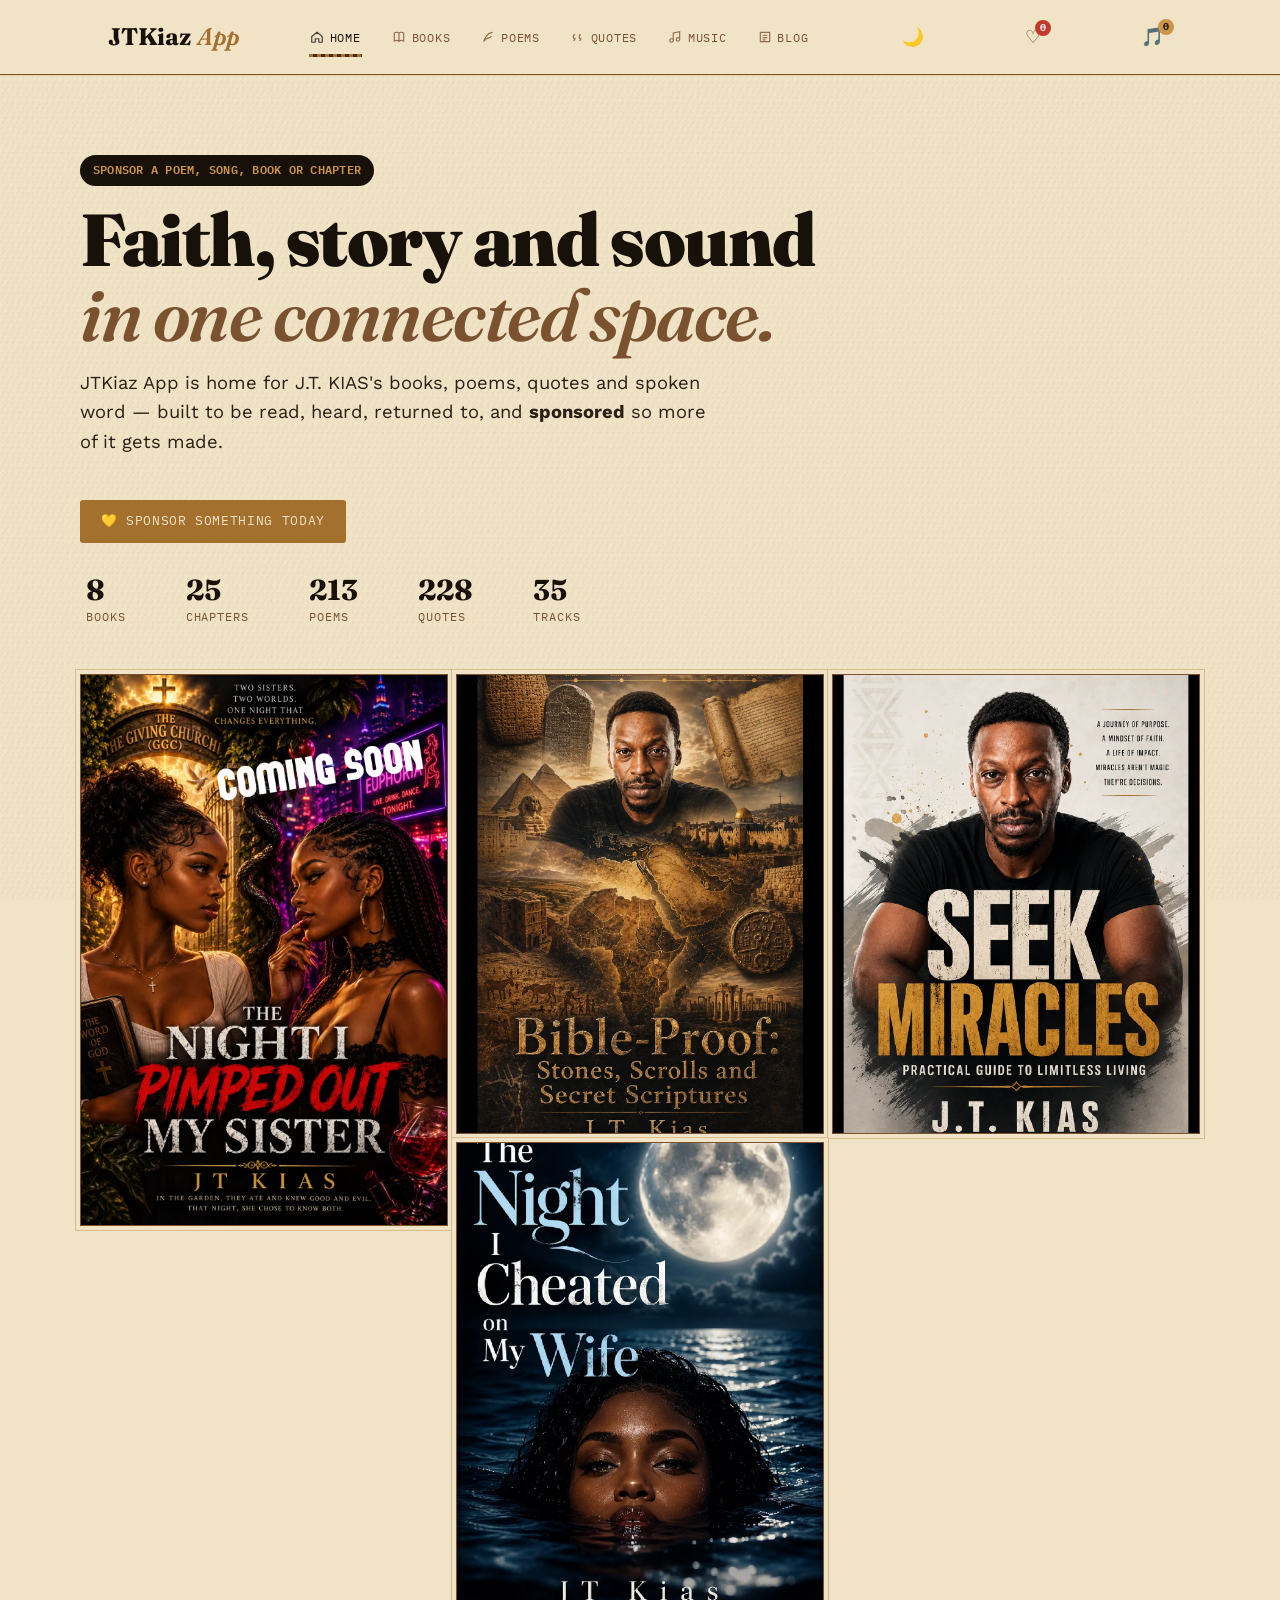
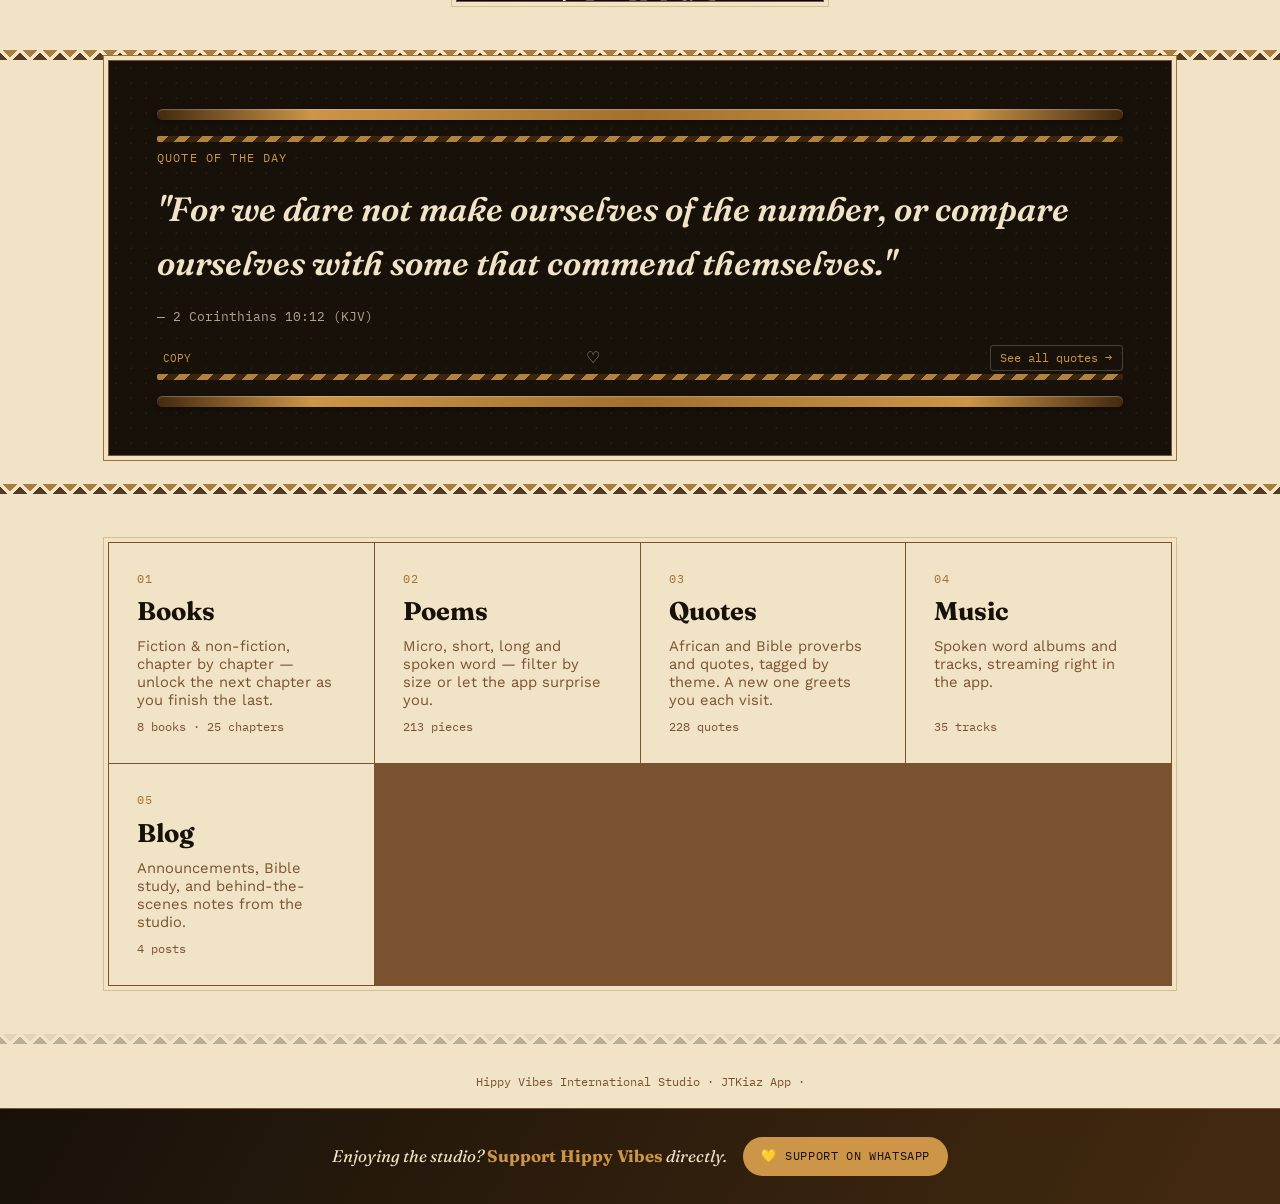
==== commit 02474697: "Update index.html" ====
--- a/index.html
+++ b/index.html
@@ -50,7 +50,7 @@
 -->
 <footer class="site-footer">
   <div class="wrap">
-    <img class="footer-logo" src="assets/images/branding/jtk-logo.png" alt="" loading="lazy" onerror="this.remove()">Hippy Vibes International Studio · JTKiaz App · <a href="update-content.html" style="text-decoration:underline">Update content</a>
+    <img class="footer-logo" src="assets/images/branding/jtk-logo.png" alt="" loading="lazy" onerror="this.remove()">Hippy Vibes International Studio · JTKiaz App · 
   </div>
 </footer>
 
